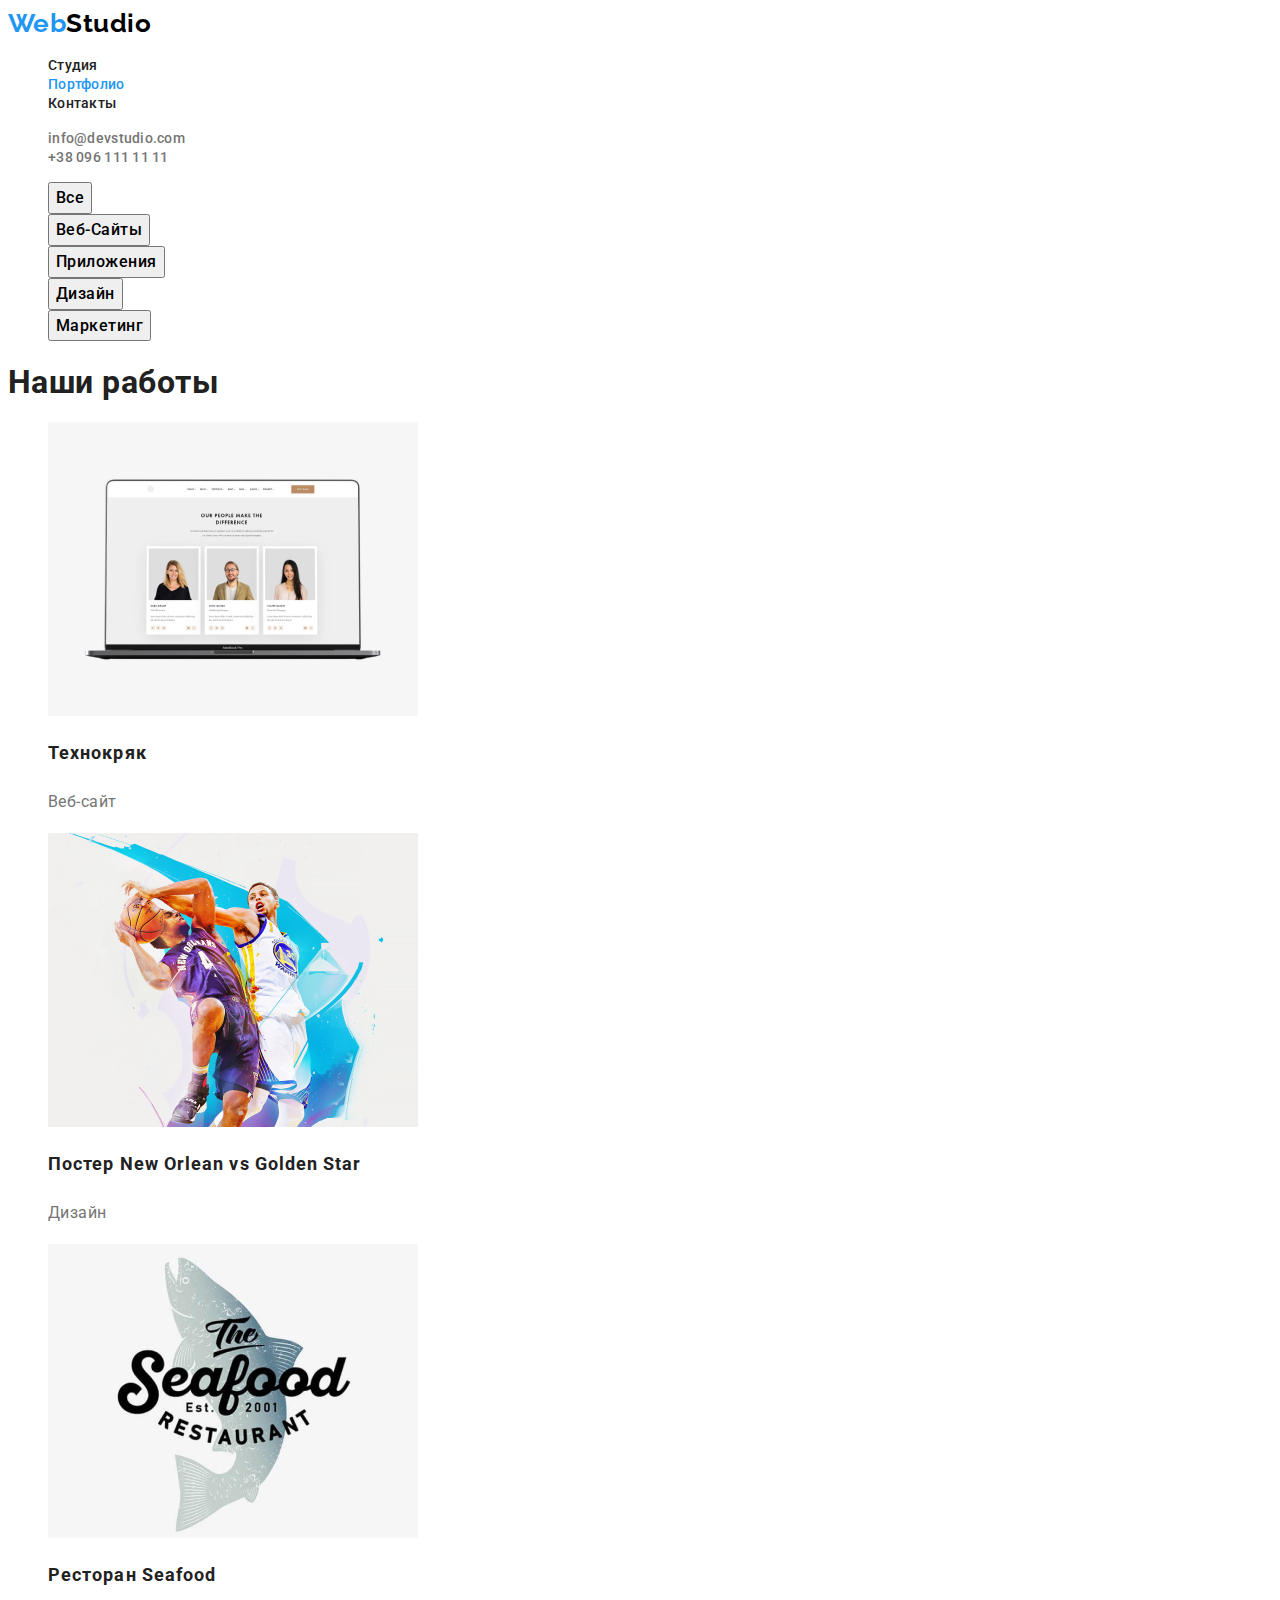
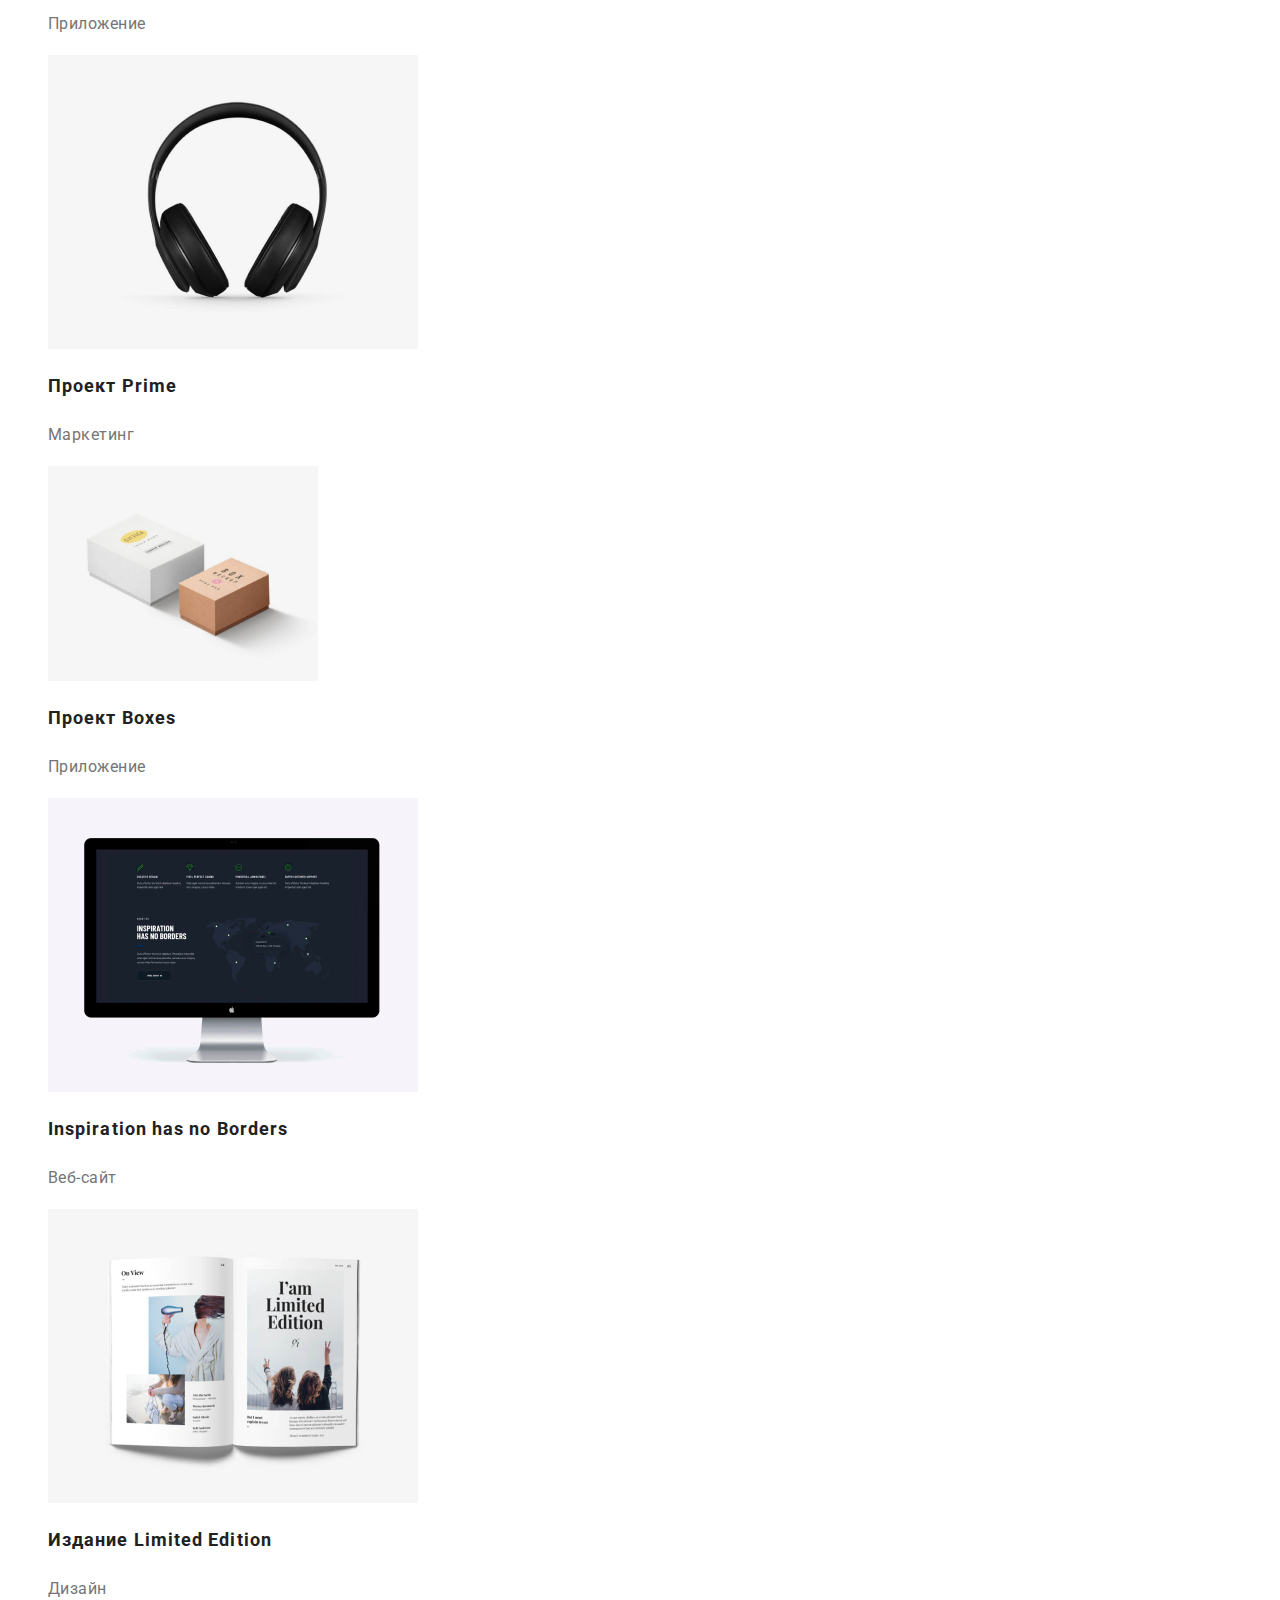
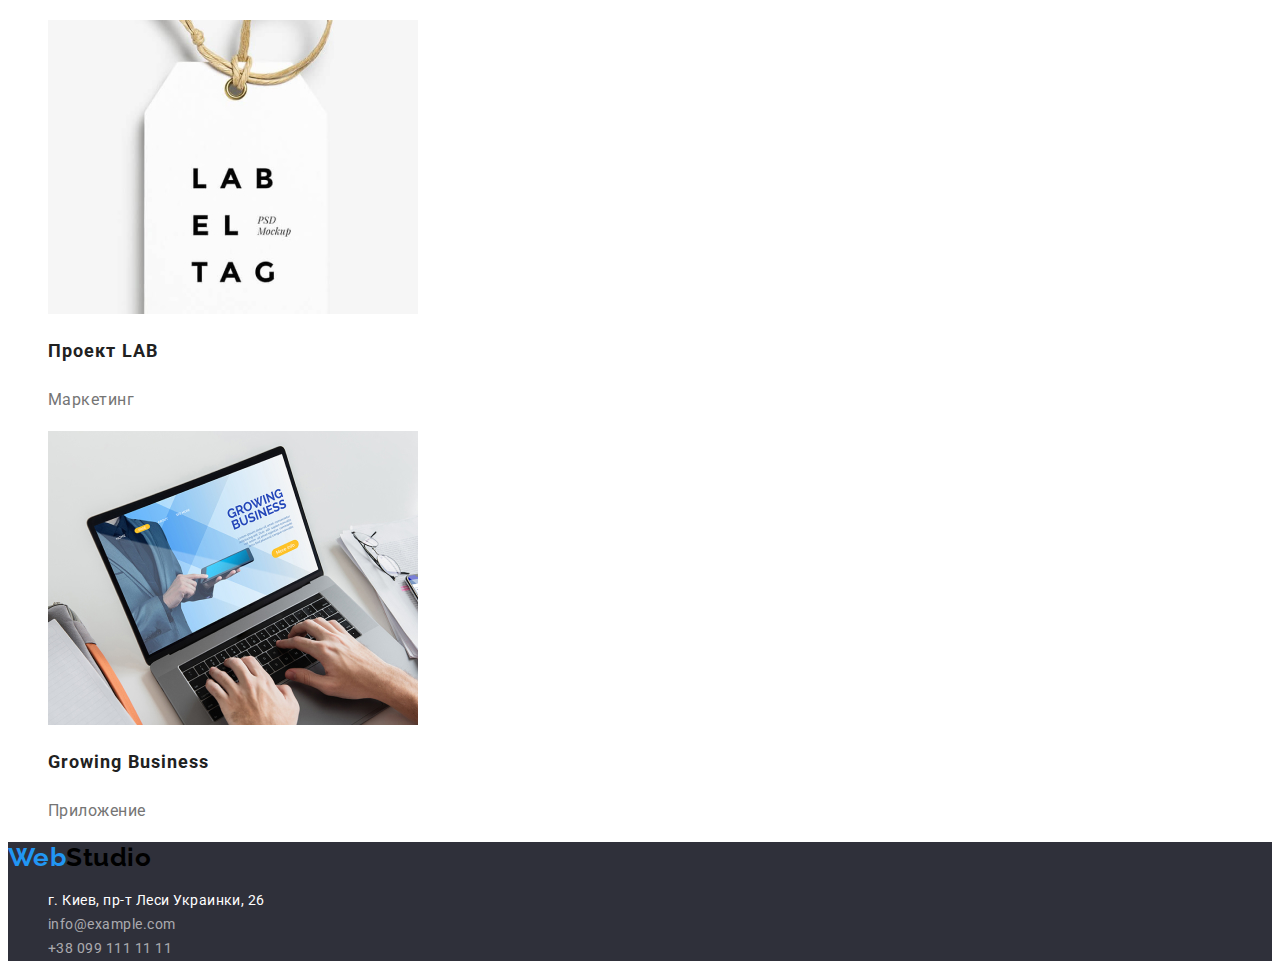
==== portfolio.html @ f1d6339e "add files" ====
<!DOCTYPE html>
<html lang="ru">
<head>
    <meta charset="UTF-8">
    <meta http-equiv="X-UA-Compatible" content="IE=edge">
    <meta name="viewport" content="width=device-width, initial-scale=1.0">
    <link rel="preconnect" href="https://fonts.googleapis.com">
    <link rel="preconnect" href="https://fonts.gstatic.com" crossorigin>
    <link href="https://fonts.googleapis.com/css2?family=Raleway:wght@700&family=Roboto:wght@400;500;700;900&display=swap"
        rel="stylesheet">
    <link rel="stylesheet" href="./css/styles.css">
    <title>Portfolio</title>
</head>
<body>
        <!-- HEADER-->
    <header>
        <nav>
            <a href="./" class="logo">
                <!-- <img src="./images/WebStudio.svg" alt="логотип"> -->
                Web<span class="logo-color">Studio</span>
            </a>
    
            <ul class="side-nav">
                <li><a class="link" href="./">Студия</a></li>
                <li><a class="link current" href="./portfolio.html">Портфолио</a></li>
                <li><a class="link" href="">Контакты</a></li>
            </ul>
            <ul class="login-nav">
                <li><a class="link mail" href="mailto:info@devstudio.com">info@devstudio.com</a></li>
                <li><a class="link mail" href="tel:+380961111111">+38 096 111 11 11</a></li>
            </ul>
        </nav>
    </header>

        <!-- Main sector -->
    
      <main>
          <section>
              <ul>
                  <li><button class="button-secondary" type="button">Все</button></li>
                  <li><button class="button-secondary" type="button">Веб-Сайты</button></li>
                  <li><button class="button-secondary" type="button">Приложения</button></li>
                  <li><button class="button-secondary" type="button">Дизайн</button></li>
                  <li><button class="button-secondary" type="button">Маркетинг</button></li>
                </ul>
          </section>

          <!-- img section -->

     <section class="image-section">
         <h1>Наши работы</h1>
         <ul>
             <li>
                 <img src="./images/img1.jpg" width="370" alt="веб-сайт">
                 <h2 class="image-title">Технокряк</h2>
                 <p class="image-subtitle">Веб-сайт</p>
             </li>

            <li>
                <img src="./images/img2.jpg" width="370" alt="постер с баскетболистами">
                <h2 class="image-title">Постер New Orlean vs Golden Star</h2>
                <p class="image-subtitle">Дизайн</p>
            </li>

            <li>
                <img src="./images/img3.jpg" width="370" alt="логотип рыбного ресторана">
                <h2 class="image-title">Ресторан Seafood</h2>
                <p class="image-subtitle">Приложение</p>
            </li>

            <li>
                <img src="./images/img4.jpg" width="370" alt="Наушники">
                <h2 class="image-title">Проект Prime</h2>
                <p class="image-subtitle">Маркетинг</p>
            </li>

            <li>
                <img src="./images/img5.jpg" width="270" alt="коробки">
                <h2 class="image-title">Проект Boxes</h2>
                <p class="image-subtitle">Приложение</p>
            </li>

            <li>
                <img src="./images/img6.jpg" width="370" alt="веб-сайт">
                <h2 class="image-title">Inspiration has no Borders</h2>
                <p class="image-subtitle">Веб-сайт</p>
            </li>

            <li>
                <img src="./images/img7.jpg" width="370" alt="журнал">
                <h2 class="image-title">Издание Limited Edition</h2>
                <p class="image-subtitle">Дизайн</p>
            </li>

            <li>
                <img src="./images/img8.jpg" width="370" alt="бирка">
                <h2 class="image-title">Проект LAB</h2>
                <p class="image-subtitle">Маркетинг</p>
            </li>

            <li>
                <img src="./images/img9.jpg" width="370" alt="ноутбук">
                <h2 class="image-title">Growing Business</h2>
                <p class="image-subtitle ">Приложение</p>
            </li>

          
           
         </ul>
     </section>

      </main>
    
        <!-- adress section-->
    
    <footer class="footer">
        <a class="footer-logo" href="/">
            Web<span class="footer-color">Studio</span>
            <!-- <img src="./images/WebStudio.svg" alt="logo"> -->
        </a>
        <address>
            <ul class="footer-title">
                <li>
                    <a class="link" href="https://goo.gl/maps/xrUxvXRaoUCYZm5W7" target="_blank" rel="noopener noreferrer">
                        г. Киев, пр-т Леси Украинки, 26</a>
                </li>
                <li>
                    <a class="link mail-footer" href="mailto:info@example.com">info@example.com</a>
                </li>
                <li>
                    <a class="link mail-footer" href="tel:+380991111111">+38 099 111 11 11</a>
                </li>
    
            </ul>
        </address>
    </footer>
    
    
    </body>
    
    </html>
---- css/styles.css ----
:root {
  --primary-text-color: #212121;
  --accent-color: #2196f3;
  --secondary-text-color: #757575;
  --banner-color: #2f303a;
}

::selection {
  color: #ffffff;
  background-color: #2196f3;
}

body {
  background-color: #ffffff;
  color: var(--primary-text-color);
  font-family: 'Roboto', sans-serif;
  letter-spacing: 0.03em;
}

ul {
  list-style: none;
}

/* .link {
  text-decoration: none;
  font-weight: 500;
  font-size: 14px;
  line-height: 1.14;
  letter-spacing: 0.02em;
} */

.logo {
color: var(--accent-color);

  text-decoration: none;
  font-family: 'Raleway';
  font-weight: 700;
  font-size: 26px;
  line-height: 1.19;
}

.logo-color {
  color:#000000;
  }


/* site nav */

.side-nav .link {
  color: var(--primary-text-color);
  text-decoration: none;
  font-size: 14px;
  font-weight: 500;
  line-height: 1.14;
  letter-spacing: 0.02em;
  }
  

.side-nav .link.current {
  color: var(--accent-color);
  
}

.side-nav .link:hover,
.link:focus {
  color: var(--accent-color);
} 

.login-nav .mail {
  color: var(--secondary-text-color);
  text-decoration: none;
  font-weight: 500;
  font-size: 14px;
  line-height: 1.14;
  letter-spacing: 0.02em;
  }

.login-nav .link:hover,
.login-nav .link:focus {
  color: var(--accent-color);
}

/*adv sect */
.hero {
  background-color: #2f303a;
}

.hero-title {
  color: #ffffff;
  font-weight: 900;
  font-size: 44px;
  line-height: 1.36;  
  text-align: center;
  letter-spacing: 0.06em;
  text-transform: uppercase;
  }

/* buttons */

  .button {
    background-color: var(--accent-color);
    color: #ffffff;

    font-weight: 700;
    font-size: 16px;
    line-height: 1.88;   
    text-align: center;
    letter-spacing: 0.06em
    }

.button-secondary {
  font-family: 'Roboto';
  font-style: normal;
  font-weight: 500;
  font-size: 16px;
  line-height: 1.62;
  text-align: center;
  letter-spacing: 0.03em;
}

.button:hover, :focus {
  cursor: pointer;
}

.button-secondary:hover {
  background-color:  var(--accent-color);
  color: #ffffff;
  cursor: pointer;

}

    


.advantages-title {
  color: var(--primary-text-color);
font-weight: 700;
font-size: 14px;
line-height: 1.14;
text-transform: uppercase;
}


.advantages-par {
  color: var(--secondary-text-color);
font-size: 14px;
line-height: 1.71;
}

/* team */

.section-title {
font-weight: 700;
font-size: 36px;
line-height: 1.16;
text-align: center;
}



.team-title {
  color: var(--primary-text-color);
  font-weight: 500;
  font-size: 16px;
  line-height: 1.18;
  text-align: center;
  
  
}

.team-par {
  color: var(--secondary-text-color);
  font-size: 16px;
  line-height: 1.18;
  text-align: center;
}

.footer {
  background-color: var(--banner-color);
}

.footer-logo {
  color: var(--accent-color);
  
  text-decoration: none;
  font-family: 'Raleway';
  font-weight: 700;
  font-size: 26px;
  line-height: 1.19;

}

.footer-color{
  color: #000000;
  
  text-decoration: none;
  font-family: 'Raleway';
  font-weight: 700;
  font-size: 26px;
  line-height: 1.19;
}


.footer-title .link:hover, .link:focus {
  color: var(--accent-color)
}

.footer-title .link {
  color: #ffffff;

  text-decoration: none;
  font-style: normal;
  font-size: 14px;
  line-height: 1.71;
}

.footer-title .mail-footer {
  color: rgba(255, 255, 255, 0.6);
}

/* portfolio css */
/* image section */

.image-title {
  color: var(--primary-text-color);

  font-weight: 700;
  font-size: 18px;
  line-height: 2;  
  letter-spacing: 0.06em;
}

.image-subtitle {
  color: var(--secondary-text-color);

  font-size: 16px;
  line-height: 1.88;
}
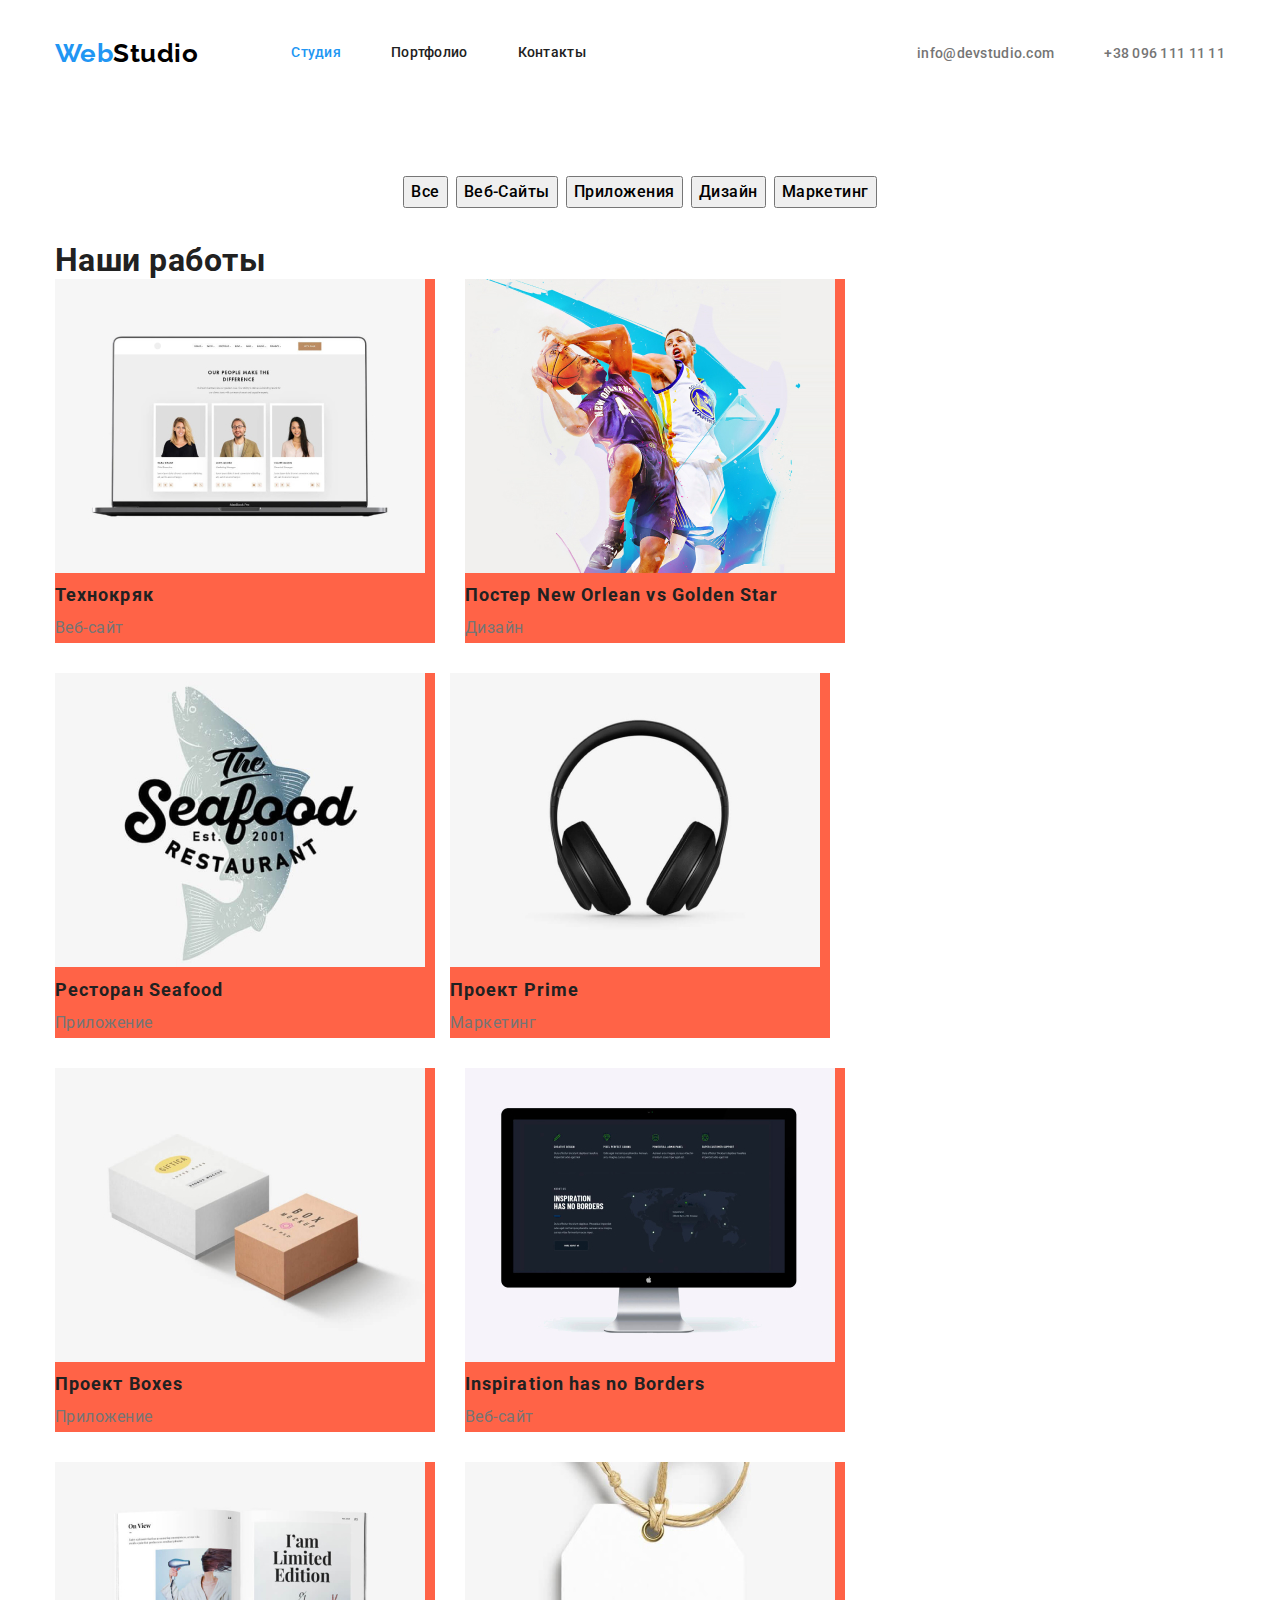
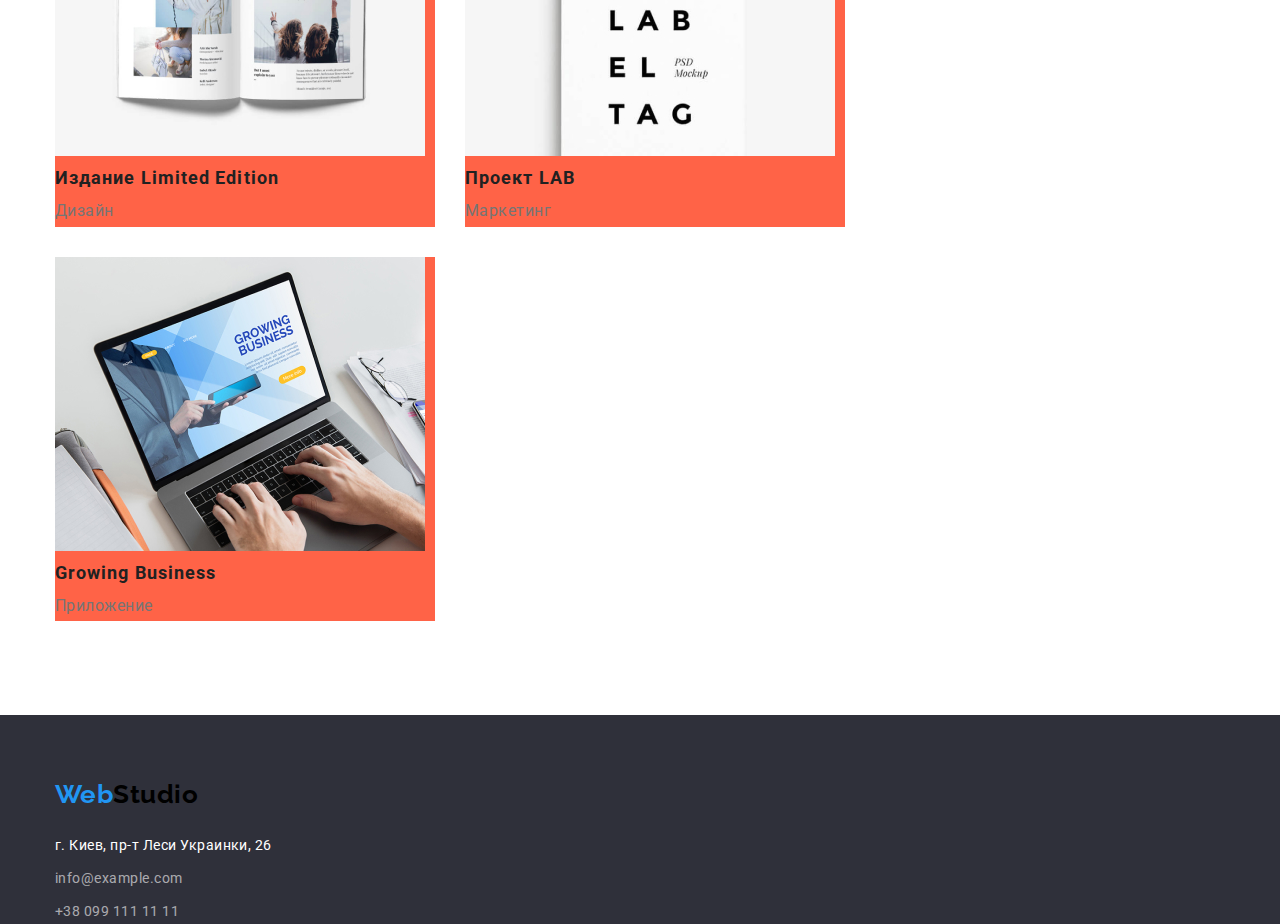
==== commit 9a6867e7: "update porfolio" ====
--- a/portfolio.html
+++ b/portfolio.html
@@ -8,132 +8,141 @@
     <link rel="preconnect" href="https://fonts.gstatic.com" crossorigin>
     <link href="https://fonts.googleapis.com/css2?family=Raleway:wght@700&family=Roboto:wght@400;500;700;900&display=swap"
         rel="stylesheet">
+    <link rel="stylesheet" href="https://cdnjs.cloudflare.com/ajax/libs/modern-normalize/1.0.0/modern-normalize.min.css">
     <link rel="stylesheet" href="./css/styles.css">
     <title>Portfolio</title>
 </head>
 <body>
         <!-- HEADER-->
-    <header>
-        <nav>
-            <a href="./" class="logo">
-                <!-- <img src="./images/WebStudio.svg" alt="логотип"> -->
-                Web<span class="logo-color">Studio</span>
-            </a>
-    
-            <ul class="side-nav">
-                <li><a class="link" href="./">Студия</a></li>
-                <li><a class="link current" href="./portfolio.html">Портфолио</a></li>
-                <li><a class="link" href="">Контакты</a></li>
-            </ul>
-            <ul class="login-nav">
-                <li><a class="link mail" href="mailto:info@devstudio.com">info@devstudio.com</a></li>
-                <li><a class="link mail" href="tel:+380961111111">+38 096 111 11 11</a></li>
-            </ul>
-        </nav>
-    </header>
+<header class="page-header">
+    <nav class="container main-nav">
+        <a href="./" class="logo">
+            <!-- <img src="./images/WebStudio.svg" alt="логотип"> -->
+            Web<span class="logo-color">Studio</span>
+        </a>
+
+        <ul class="side-nav">
+            <li class="item"><a class="link current" href="./">Студия</a></li>
+            <li class="item"><a class="link" href="./portfolio.html">Портфолио</a></li>
+            <li class="item"><a class="link" href="">Контакты</a></li>
+        </ul>
+        <ul class="login-nav">
+            <li class="item"><a class="link mail" href="mailto:info@devstudio.com">info@devstudio.com</a></li>
+            <li class="item"><a class="link mail" href="tel:+380961111111">+38 096 111 11 11</a></li>
+        </ul>
+    </nav>
+</header>
 
         <!-- Main sector -->
     
-      <main>
-          <section>
-              <ul>
-                  <li><button class="button-secondary" type="button">Все</button></li>
-                  <li><button class="button-secondary" type="button">Веб-Сайты</button></li>
-                  <li><button class="button-secondary" type="button">Приложения</button></li>
-                  <li><button class="button-secondary" type="button">Дизайн</button></li>
-                  <li><button class="button-secondary" type="button">Маркетинг</button></li>
+      <main class="section">
+
+      <div class="container">
+            <section class="nav">
+                <ul class="button-nav">
+                    <li class="item"><button class="button-secondary" type="button">Все</button></li>
+                    <li class="item"><button class="button-secondary" type="button">Веб-Сайты</button></li>
+                    <li class="item"><button class="button-secondary" type="button">Приложения</button></li>
+                    <li class="item"><button class="button-secondary" type="button">Дизайн</button></li>
+                    <li class="item"><button class="button-secondary" type="button">Маркетинг</button></li>
                 </ul>
-          </section>
+            </section>
+
 
           <!-- img section -->
 
-     <section class="image-section">
-         <h1>Наши работы</h1>
-         <ul>
-             <li>
-                 <img src="./images/img1.jpg" width="370" alt="веб-сайт">
-                 <h2 class="image-title">Технокряк</h2>
-                 <p class="image-subtitle">Веб-сайт</p>
-             </li>
 
-            <li>
-                <img src="./images/img2.jpg" width="370" alt="постер с баскетболистами">
-                <h2 class="image-title">Постер New Orlean vs Golden Star</h2>
-                <p class="image-subtitle">Дизайн</p>
-            </li>
+        <section class="image">
+            <h1>Наши работы</h1>
+            <ul class="image-list">
+                <li class="flex-item">
+                    <img src="./images/img1.jpg" width="370" alt="веб-сайт">
+                    <h2 class="image-title">Технокряк</h2>
+                    <p class="image-subtitle">Веб-сайт</p>
+                </li>
+        
+                <li class="flex-item">
+                    <img src="./images/img2.jpg" width="370" alt="постер с баскетболистами">
+                    <h2 class="image-title">Постер New Orlean vs Golden Star</h2>
+                    <p class="image-subtitle">Дизайн</p>
+                </li>
+        
+                <li class="flex-item">
+                    <img src="./images/img3.jpg" width="370" alt="логотип рыбного ресторана">
+                    <h2 class="image-title">Ресторан Seafood</h2>
+                    <p class="image-subtitle">Приложение</p>
+                </li>
+        
+                <li class="flex-item">
+                    <img src="./images/img4.jpg" width="370" alt="Наушники">
+                    <h2 class="image-title">Проект Prime</h2>
+                    <p class="image-subtitle">Маркетинг</p>
+                </li>
+        
+                <li class="flex-item">
+                    <img src="./images/img5.jpg" width="370" alt="коробки">
+                    <h2 class="image-title">Проект Boxes</h2>
+                    <p class="image-subtitle">Приложение</p>
+                </li>
+        
+                <li class="flex-item">
+                    <img src="./images/img6.jpg" width="370" alt="веб-сайт">
+                    <h2 class="image-title">Inspiration has no Borders</h2>
+                    <p class="image-subtitle">Веб-сайт</p>
+                </li>
+        
+                <li class="flex-item">
+                    <img src="./images/img7.jpg" width="370" alt="журнал">
+                    <h2 class="image-title">Издание Limited Edition</h2>
+                    <p class="image-subtitle">Дизайн</p>
+                </li>
+        
+                <li class="flex-item">
+                    <img src="./images/img8.jpg" width="370" alt="бирка">
+                    <h2 class="image-title">Проект LAB</h2>
+                    <p class="image-subtitle">Маркетинг</p>
+                </li>
+        
+                <li class="flex-item">
+                    <img src="./images/img9.jpg" width="370" alt="ноутбук">
+                    <h2 class="image-title">Growing Business</h2>
+                    <p class="image-subtitle ">Приложение</p>
+                </li>
+        
+                
+        
+            </ul>
+        </section>
 
-            <li>
-                <img src="./images/img3.jpg" width="370" alt="логотип рыбного ресторана">
-                <h2 class="image-title">Ресторан Seafood</h2>
-                <p class="image-subtitle">Приложение</p>
-            </li>
-
-            <li>
-                <img src="./images/img4.jpg" width="370" alt="Наушники">
-                <h2 class="image-title">Проект Prime</h2>
-                <p class="image-subtitle">Маркетинг</p>
-            </li>
-
-            <li>
-                <img src="./images/img5.jpg" width="270" alt="коробки">
-                <h2 class="image-title">Проект Boxes</h2>
-                <p class="image-subtitle">Приложение</p>
-            </li>
-
-            <li>
-                <img src="./images/img6.jpg" width="370" alt="веб-сайт">
-                <h2 class="image-title">Inspiration has no Borders</h2>
-                <p class="image-subtitle">Веб-сайт</p>
-            </li>
-
-            <li>
-                <img src="./images/img7.jpg" width="370" alt="журнал">
-                <h2 class="image-title">Издание Limited Edition</h2>
-                <p class="image-subtitle">Дизайн</p>
-            </li>
-
-            <li>
-                <img src="./images/img8.jpg" width="370" alt="бирка">
-                <h2 class="image-title">Проект LAB</h2>
-                <p class="image-subtitle">Маркетинг</p>
-            </li>
-
-            <li>
-                <img src="./images/img9.jpg" width="370" alt="ноутбук">
-                <h2 class="image-title">Growing Business</h2>
-                <p class="image-subtitle ">Приложение</p>
-            </li>
-
-          
-           
-         </ul>
-     </section>
-
+</div>
       </main>
     
         <!-- adress section-->
     
-    <footer class="footer">
-        <a class="footer-logo" href="/">
-            Web<span class="footer-color">Studio</span>
-            <!-- <img src="./images/WebStudio.svg" alt="logo"> -->
-        </a>
-        <address>
-            <ul class="footer-title">
-                <li>
-                    <a class="link" href="https://goo.gl/maps/xrUxvXRaoUCYZm5W7" target="_blank" rel="noopener noreferrer">
-                        г. Киев, пр-т Леси Украинки, 26</a>
-                </li>
-                <li>
-                    <a class="link mail-footer" href="mailto:info@example.com">info@example.com</a>
-                </li>
-                <li>
-                    <a class="link mail-footer" href="tel:+380991111111">+38 099 111 11 11</a>
-                </li>
-    
-            </ul>
-        </address>
-    </footer>
+    <div class="footer">
+        <footer class="footer container">
+            <a class="footer-logo" href="/">
+                Web<span class="footer-color">Studio</span>
+                <!-- <img src="./images/WebStudio.svg" alt="logo"> -->
+            </a>
+            <address>
+                <ul class="footer-title">
+                    <li class="item">
+                        <a class="link" href="https://goo.gl/maps/xrUxvXRaoUCYZm5W7" target="_blank"
+                            rel="noopener noreferrer">
+                            г. Киев, пр-т Леси Украинки, 26</a>
+                    </li>
+                    <li class="item">
+                        <a class="link mail-footer" href="mailto:info@example.com">info@example.com</a>
+                    </li>
+                    <li class="item">
+                        <a class="link mail-footer" href="tel:+380991111111">+38 099 111 11 11</a>
+                    </li>
+
+                </ul>
+            </address>
+        </footer>
+    </div>
     
     
     </body>
--- a/css/styles.css
+++ b/css/styles.css
@@ -19,61 +19,113 @@
 
 ul {
   list-style: none;
-}
-
-/* .link {
+  padding: 0;
+  margin: 0;
+}
+
+h1,
+h2,
+h3,
+h4,
+h5,
+h6,
+p {
+  margin: 0;
+}
+
+
+.container {
+  width: 1200px;
+  margin-left: 0;
+  margin-right: 0;
+  margin: auto;
+  padding-right: 15px;
+  padding-left: 15px;
+  
+}
+
+.section {
+  padding-bottom: 94px;
+ padding-top: 94px;
+}
+
+/* logo */
+
+.logo {
+  color: var(--accent-color);
+
+  text-decoration: none;
+  font-family: 'Raleway';
+  font-weight: 700;
+  font-size: 26px;
+  line-height: 1.19;
+}
+
+.logo-color {
+  color: #000000;
+}
+
+/* site nav */
+
+.main-nav {
+  display: flex;
+  margin-top: 24px;
+  align-items: center;
+}
+
+.side-nav {
+  display: flex;
+  margin-left: 93px;
+}
+
+.side-nav .item + .item {
+  margin-left: 50px;
+}
+ 
+.side-nav .link {
+  display: block;
+  padding-top: 21px;
+  padding-bottom: 21px;
+
+
+  color: var(--primary-text-color);
+  text-decoration: none;
+  font-size: 14px;
+  font-weight: 500;
+  line-height: 1.14;
+  letter-spacing: 0.02em;
+}
+
+
+.side-nav .link.current {
+  color: var(--accent-color);
+}
+
+.side-nav .link:hover,
+.link:focus {
+  color: var(--accent-color);
+}
+
+
+/* login-nav */
+
+.login-nav {
+  display: flex;
+  margin-left: auto;
+}
+
+.login-nav .item + .item {
+  margin-left: 50px;
+}
+
+.login-nav .mail {
+  color: var(--secondary-text-color);
   text-decoration: none;
   font-weight: 500;
   font-size: 14px;
   line-height: 1.14;
   letter-spacing: 0.02em;
-} */
-
-.logo {
-color: var(--accent-color);
-
-  text-decoration: none;
-  font-family: 'Raleway';
-  font-weight: 700;
-  font-size: 26px;
-  line-height: 1.19;
-}
-
-.logo-color {
-  color:#000000;
-  }
-
-
-/* site nav */
-
-.side-nav .link {
-  color: var(--primary-text-color);
-  text-decoration: none;
-  font-size: 14px;
-  font-weight: 500;
-  line-height: 1.14;
-  letter-spacing: 0.02em;
-  }
-  
-
-.side-nav .link.current {
-  color: var(--accent-color);
-  
-}
-
-.side-nav .link:hover,
-.link:focus {
-  color: var(--accent-color);
-} 
-
-.login-nav .mail {
-  color: var(--secondary-text-color);
-  text-decoration: none;
-  font-weight: 500;
-  font-size: 14px;
-  line-height: 1.14;
-  letter-spacing: 0.02em;
-  }
+}
 
 .login-nav .link:hover,
 .login-nav .link:focus {
@@ -81,32 +133,43 @@
 }
 
 /*adv sect */
+
 .hero {
   background-color: #2f303a;
+  text-align:center;
+  margin-top:25px;
 }
 
 .hero-title {
   color: #ffffff;
   font-weight: 900;
   font-size: 44px;
-  line-height: 1.36;  
+  line-height: 1.36;
   text-align: center;
   letter-spacing: 0.06em;
   text-transform: uppercase;
-  }
+}
 
 /* buttons */
 
-  .button {
-    background-color: var(--accent-color);
-    color: #ffffff;
-
-    font-weight: 700;
-    font-size: 16px;
-    line-height: 1.88;   
-    text-align: center;
-    letter-spacing: 0.06em
-    }
+.button {
+  background-color: var(--accent-color);
+  color: #ffffff;
+  box-shadow: 0px 4px 4px rgba(0, 0, 0, 0.15);
+  border-radius: 4px;
+
+  min-width: 200px;
+  padding: 10px 32px 10px 32px;
+  vertical-align: middle;
+  text-align: center;
+  margin: 0 auto;
+  margin-top: 30px;
+
+  font-weight: 700;
+  font-size: 16px;
+  line-height: 1.88;
+  letter-spacing: 0.06em
+}
 
 .button-secondary {
   font-family: 'Roboto';
@@ -118,54 +181,103 @@
   letter-spacing: 0.03em;
 }
 
-.button:hover, :focus {
+.button:hover,
+:focus {
   cursor: pointer;
 }
 
 .button-secondary:hover {
-  background-color:  var(--accent-color);
+  background-color: var(--accent-color);
   color: #ffffff;
   cursor: pointer;
-
-}
-
-    
-
+}
+
+
+/* advantages */
+
+.advantages { 
+  margin-top: 94px;
+}
+
+.advatages-list {
+  display: flex;
+  margin: -15px;
+}
+
+.advatages-list .item {
+  width: calc((100% - 3 * 30px) / 4);
+  margin: 15px;
+  background-color: tomato;
+}
 
 .advantages-title {
   color: var(--primary-text-color);
-font-weight: 700;
-font-size: 14px;
-line-height: 1.14;
-text-transform: uppercase;
-}
-
+  font-weight: 700;
+  font-size: 14px;
+  line-height: 1.14;
+  text-transform: uppercase;
+}
 
 .advantages-par {
   color: var(--secondary-text-color);
-font-size: 14px;
-line-height: 1.71;
-}
+  font-size: 14px;
+  line-height: 1.71;
+  margin-top: 10px;
+}
+
+/* what we do section */
+
+.do {
+  background-color: aqua;
+}
+
+.section-list {
+  display: flex;
+  margin: -15px;
+}
+
+
+.section-list .item {
+  width: calc((100% - 2 * 30px) / 3);
+  margin: 15px;
+  margin-top: 50px;
+}
+
 
 /* team */
 
+.container .team {
+  background-color: red;
+}
+
+.team-list {
+  display: flex;
+  align-items: center;
+  margin: -15px;
+}
+
+.team-list .item {
+    width: calc((100% - 3 * 30px) / 4);
+    margin: 15px;
+    margin-top: 50px;
+}
+
+
 .section-title {
-font-weight: 700;
-font-size: 36px;
-line-height: 1.16;
-text-align: center;
-}
-
-
+  font-weight: 700;
+  font-size: 36px;
+  line-height: 1.16;
+  text-align: center; 
+}
 
 .team-title {
   color: var(--primary-text-color);
+
   font-weight: 500;
   font-size: 16px;
   line-height: 1.18;
   text-align: center;
-  
-  
+  margin-bottom: 10px;
 }
 
 .team-par {
@@ -175,34 +287,40 @@
   text-align: center;
 }
 
+/* footer */
+
 .footer {
   background-color: var(--banner-color);
 }
 
 .footer-logo {
-  color: var(--accent-color);
-  
+display: inline-block;
+  margin-top: 60px;
+  color: var(--accent-color);
+
+  text-decoration: none;
+  font-family: 'Raleway';
+  font-weight: 700;
+  font-size: 26px;
+  line-height: 1.49;
+ 
+}
+
+.footer-color{
+  color: #000000;
+  width: 1600px;
+
   text-decoration: none;
   font-family: 'Raleway';
   font-weight: 700;
   font-size: 26px;
   line-height: 1.19;
-
-}
-
-.footer-color{
-  color: #000000;
-  
-  text-decoration: none;
-  font-family: 'Raleway';
-  font-weight: 700;
-  font-size: 26px;
-  line-height: 1.19;
-}
-
-
-.footer-title .link:hover, .link:focus {
-  color: var(--accent-color)
+}
+
+
+.footer-title .link:hover,
+.footer-title .link:focus {
+  color: var(--accent-color);
 }
 
 .footer-title .link {
@@ -214,19 +332,49 @@
   line-height: 1.71;
 }
 
+
+.footer-title {
+  margin-top: 20px;
+}
+
+.footer-title .item:not(:nth-child(1)) {
+  margin-top: 9px;
+}
+
+
 .footer-title .mail-footer {
   color: rgba(255, 255, 255, 0.6);
 }
 
 /* portfolio css */
+
+/* button-nav */
+
+
+.button-nav {
+  display: flex;
+  justify-content: center;
+}
+
+.button-nav .item + .item {
+  margin-left: 8px;
+}
+
 /* image section */
+
+
+.image {
+  margin-top: 34px;
+}
+
+
 
 .image-title {
   color: var(--primary-text-color);
 
   font-weight: 700;
   font-size: 18px;
-  line-height: 2;  
+  line-height: 2;
   letter-spacing: 0.06em;
 }
 
@@ -235,4 +383,29 @@
 
   font-size: 16px;
   line-height: 1.88;
-}+}
+
+.image-list {
+  display: flex;
+  flex-wrap: wrap;
+  margin: -15px;
+  }
+
+
+.image-list .flex-item {
+  width: calc((100% - 2 * 30px) / 3);
+background-color: tomato;
+margin: 15px;
+}
+
+
+.image-list:nth-child(3n) {
+  margin-right: 0;
+}
+
+.flex-item:nth-child(3n) {
+  margin-right: 0;
+}
+
+
+
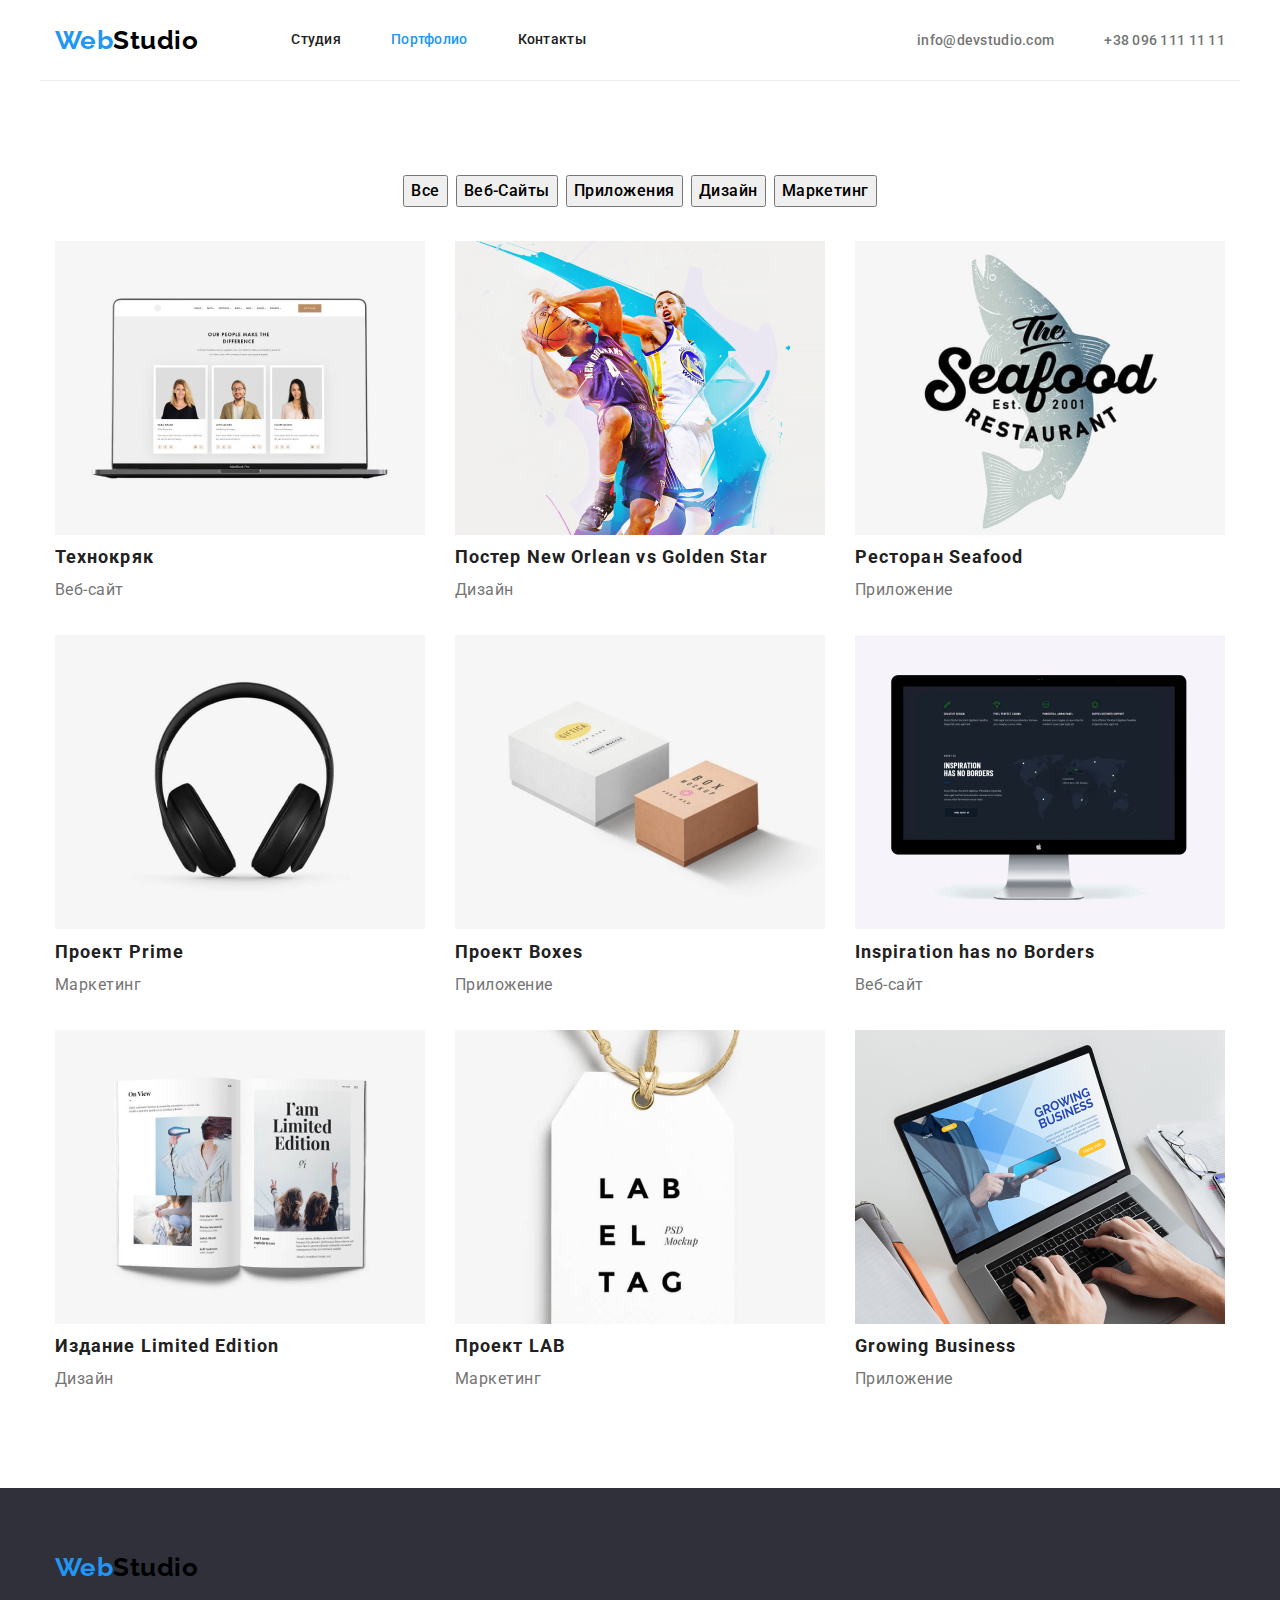
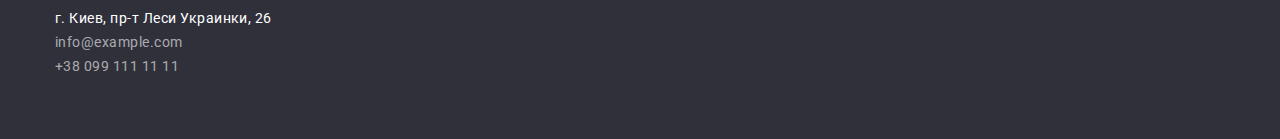
==== commit 8ed1c719: "update index" ====
--- a/portfolio.html
+++ b/portfolio.html
@@ -22,8 +22,8 @@
         </a>
 
         <ul class="side-nav">
-            <li class="item"><a class="link current" href="./">Студия</a></li>
-            <li class="item"><a class="link" href="./portfolio.html">Портфолио</a></li>
+            <li class="item"><a class="link" href="./">Студия</a></li>
+            <li class="item"><a class="link current" href="./portfolio.html">Портфолио</a></li>
             <li class="item"><a class="link" href="">Контакты</a></li>
         </ul>
         <ul class="login-nav">
@@ -53,7 +53,7 @@
 
 
         <section class="image">
-            <h1>Наши работы</h1>
+            <h1 hidden>Наши работы</h1>
             <ul class="image-list">
                 <li class="flex-item">
                     <img src="./images/img1.jpg" width="370" alt="веб-сайт">
@@ -108,9 +108,6 @@
                     <h2 class="image-title">Growing Business</h2>
                     <p class="image-subtitle ">Приложение</p>
                 </li>
-        
-                
-        
             </ul>
         </section>
 
--- a/css/styles.css
+++ b/css/styles.css
@@ -3,6 +3,7 @@
   --accent-color: #2196f3;
   --secondary-text-color: #757575;
   --banner-color: #2f303a;
+  --secondary-banner-color:#F5F4FA;
 }
 
 ::selection {
@@ -46,7 +47,7 @@
 
 .section {
   padding-bottom: 94px;
- padding-top: 94px;
+  padding-top: 94px;
 }
 
 /* logo */
@@ -68,9 +69,10 @@
 /* site nav */
 
 .main-nav {
-  display: flex;
-  margin-top: 24px;
-  align-items: center;
+    display: flex;
+    align-items: center;
+    border-bottom: 1px solid #ECECEC;
+
 }
 
 .side-nav {
@@ -83,9 +85,9 @@
 }
  
 .side-nav .link {
-  display: block;
-  padding-top: 21px;
-  padding-bottom: 21px;
+  display: inline-block;
+  padding-top: 32px;
+  padding-bottom:32px;
 
 
   color: var(--primary-text-color);
@@ -106,7 +108,6 @@
   color: var(--accent-color);
 }
 
-
 /* login-nav */
 
 .login-nav {
@@ -132,12 +133,19 @@
   color: var(--accent-color);
 }
 
-/*adv sect */
-
-.hero {
-  background-color: #2f303a;
-  text-align:center;
-  margin-top:25px;
+/* HERO */
+
+.background {
+  background-color:var(--banner-color);
+}
+
+
+.hero .container {
+     text-align: center;
+      padding-top: 200px;
+      padding-bottom: 200px;
+      margin-top: 0px;
+      margin-bottom: 0px;
 }
 
 .hero-title {
@@ -195,9 +203,6 @@
 
 /* advantages */
 
-.advantages { 
-  margin-top: 94px;
-}
 
 .advatages-list {
   display: flex;
@@ -207,7 +212,7 @@
 .advatages-list .item {
   width: calc((100% - 3 * 30px) / 4);
   margin: 15px;
-  background-color: tomato;
+  /* background-color: tomato; */
 }
 
 .advantages-title {
@@ -228,14 +233,13 @@
 /* what we do section */
 
 .do {
-  background-color: aqua;
+  padding-top: 0;
 }
 
 .section-list {
   display: flex;
   margin: -15px;
 }
-
 
 .section-list .item {
   width: calc((100% - 2 * 30px) / 3);
@@ -246,8 +250,14 @@
 
 /* team */
 
-.container .team {
-  background-color: red;
+.team {
+  background-color: var(--secondary-banner-color)
+}
+
+.team .team-item{
+  background-color: #ffffff;
+  box-shadow: 0px 1px 3px rgba(0, 0, 0, 0.12), 0px 1px 1px rgba(0, 0, 0, 0.14), 0px 2px 1px rgba(0, 0, 0, 0.2);
+  border-radius: 0px 0px 4px 4px;
 }
 
 .team-list {
@@ -256,10 +266,9 @@
   margin: -15px;
 }
 
-.team-list .item {
-    width: calc((100% - 3 * 30px) / 4);
+.team-list .team-item {
+    width: 270px;
     margin: 15px;
-    margin-top: 50px;
 }
 
 
@@ -277,6 +286,7 @@
   font-size: 16px;
   line-height: 1.18;
   text-align: center;
+  margin-top: 30px;
   margin-bottom: 10px;
 }
 
@@ -284,8 +294,11 @@
   color: var(--secondary-text-color);
   font-size: 16px;
   line-height: 1.18;
-  text-align: center;
-}
+  text-align: center; 
+  margin-bottom: 30px;
+}
+
+
 
 /* footer */
 
@@ -293,9 +306,18 @@
   background-color: var(--banner-color);
 }
 
+.footer .container {
+  padding-top: 60px;
+  padding-bottom: 60px;
+}
+
+/* .footer-list {
+  margin-bottom: 9px;
+} */
+
+
 .footer-logo {
-display: inline-block;
-  margin-top: 60px;
+  display: inline-block;  
   color: var(--accent-color);
 
   text-decoration: none;
@@ -303,12 +325,10 @@
   font-weight: 700;
   font-size: 26px;
   line-height: 1.49;
- 
 }
 
 .footer-color{
   color: #000000;
-  width: 1600px;
 
   text-decoration: none;
   font-family: 'Raleway';
@@ -337,7 +357,7 @@
   margin-top: 20px;
 }
 
-.footer-title .item:not(:nth-child(1)) {
+.footer-title .footer-list + .footer-list {
   margin-top: 9px;
 }
 
@@ -393,8 +413,8 @@
 
 
 .image-list .flex-item {
-  width: calc((100% - 2 * 30px) / 3);
-background-color: tomato;
+width: 370px;
+/* background-color: tomato; */
 margin: 15px;
 }
 
@@ -406,6 +426,3 @@
 .flex-item:nth-child(3n) {
   margin-right: 0;
 }
-
-
-
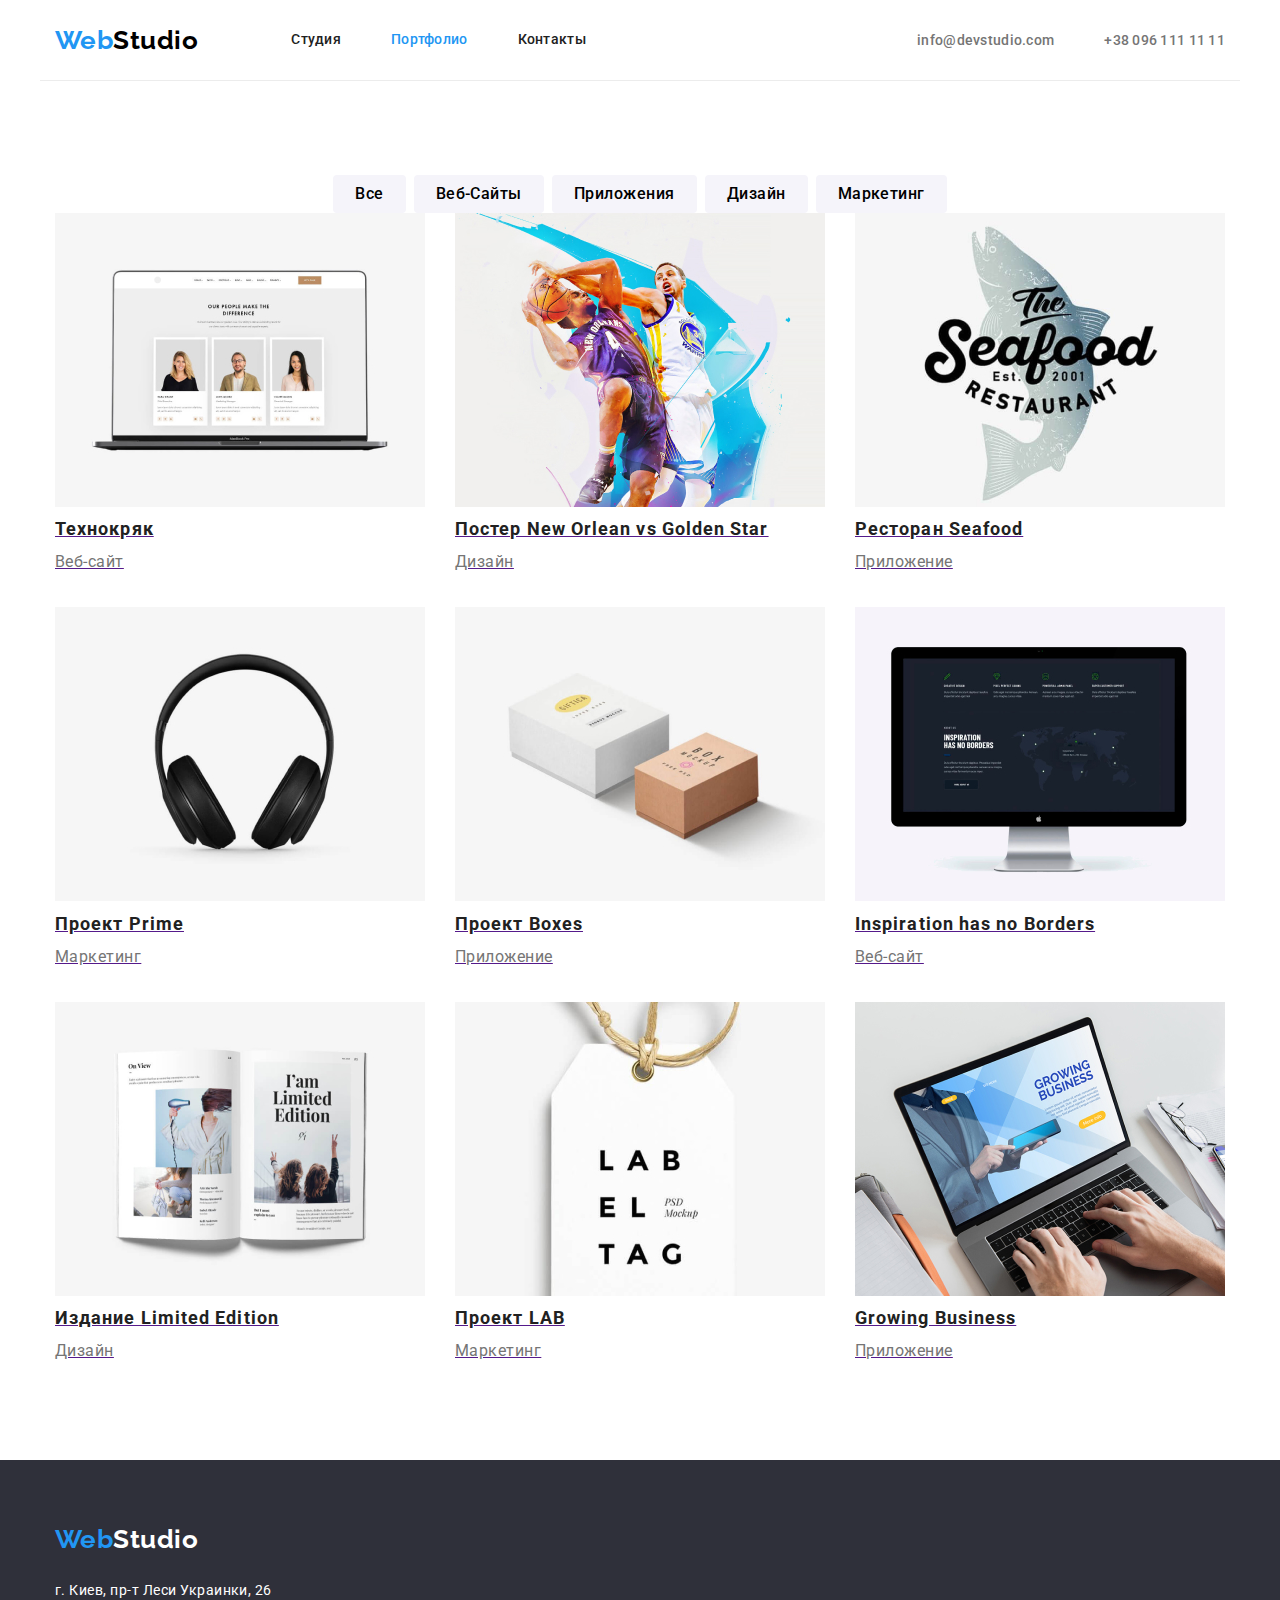
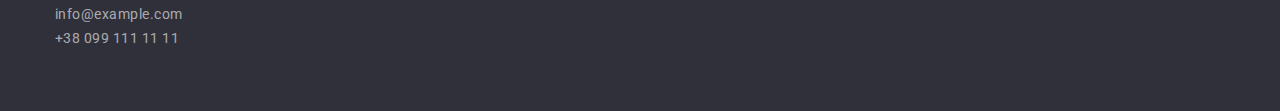
==== commit ba2d5051: "update portrolio" ====
--- a/portfolio.html
+++ b/portfolio.html
@@ -1,147 +1,209 @@
 <!DOCTYPE html>
 <html lang="ru">
-<head>
-    <meta charset="UTF-8">
-    <meta http-equiv="X-UA-Compatible" content="IE=edge">
-    <meta name="viewport" content="width=device-width, initial-scale=1.0">
-    <link rel="preconnect" href="https://fonts.googleapis.com">
-    <link rel="preconnect" href="https://fonts.gstatic.com" crossorigin>
-    <link href="https://fonts.googleapis.com/css2?family=Raleway:wght@700&family=Roboto:wght@400;500;700;900&display=swap"
-        rel="stylesheet">
-    <link rel="stylesheet" href="https://cdnjs.cloudflare.com/ajax/libs/modern-normalize/1.0.0/modern-normalize.min.css">
-    <link rel="stylesheet" href="./css/styles.css">
+  <head>
+    <meta charset="UTF-8" />
+    <meta http-equiv="X-UA-Compatible" content="IE=edge" />
+    <meta name="viewport" content="width=device-width, initial-scale=1.0" />
+    <link rel="preconnect" href="https://fonts.googleapis.com" />
+    <link rel="preconnect" href="https://fonts.gstatic.com" crossorigin />
+    <link
+      href="https://fonts.googleapis.com/css2?family=Raleway:wght@700&family=Roboto:wght@400;500;700;900&display=swap"
+      rel="stylesheet"
+    />
+    <link
+      rel="stylesheet"
+      href="https://cdnjs.cloudflare.com/ajax/libs/modern-normalize/1.0.0/modern-normalize.min.css"
+    />
+    <link rel="stylesheet" href="./css/styles.css" />
     <title>Portfolio</title>
-</head>
-<body>
-        <!-- HEADER-->
-<header class="page-header">
-    <nav class="container main-nav">
+  </head>
+  <body>
+    <!-- HEADER-->
+    <header class="page-header">
+      <nav class="container main-nav">
         <a href="./" class="logo">
-            <!-- <img src="./images/WebStudio.svg" alt="логотип"> -->
-            Web<span class="logo-color">Studio</span>
+          <!-- <img src="./images/WebStudio.svg" alt="логотип"> -->
+          Web<span class="logo-color">Studio</span>
         </a>
 
         <ul class="side-nav">
-            <li class="item"><a class="link" href="./">Студия</a></li>
-            <li class="item"><a class="link current" href="./portfolio.html">Портфолио</a></li>
-            <li class="item"><a class="link" href="">Контакты</a></li>
+          <li class="item"><a class="link" href="./">Студия</a></li>
+          <li class="item">
+            <a class="link current" href="./portfolio.html">Портфолио</a>
+          </li>
+          <li class="item"><a class="link" href="">Контакты</a></li>
         </ul>
         <ul class="login-nav">
-            <li class="item"><a class="link mail" href="mailto:info@devstudio.com">info@devstudio.com</a></li>
-            <li class="item"><a class="link mail" href="tel:+380961111111">+38 096 111 11 11</a></li>
+          <li class="item">
+            <a class="link mail" href="mailto:info@devstudio.com"
+              >info@devstudio.com</a
+            >
+          </li>
+          <li class="item">
+            <a class="link mail" href="tel:+380961111111">+38 096 111 11 11</a>
+          </li>
         </ul>
-    </nav>
-</header>
-
-        <!-- Main sector -->
-    
-      <main class="section">
-
+      </nav>
+    </header>
+
+    <!-- Main sector -->
+
+    <main class="section">
       <div class="container">
-            <section class="nav">
-                <ul class="button-nav">
-                    <li class="item"><button class="button-secondary" type="button">Все</button></li>
-                    <li class="item"><button class="button-secondary" type="button">Веб-Сайты</button></li>
-                    <li class="item"><button class="button-secondary" type="button">Приложения</button></li>
-                    <li class="item"><button class="button-secondary" type="button">Дизайн</button></li>
-                    <li class="item"><button class="button-secondary" type="button">Маркетинг</button></li>
-                </ul>
-            </section>
-
-
-          <!-- img section -->
-
-
-        <section class="image">
-            <h1 hidden>Наши работы</h1>
-            <ul class="image-list">
-                <li class="flex-item">
-                    <img src="./images/img1.jpg" width="370" alt="веб-сайт">
-                    <h2 class="image-title">Технокряк</h2>
-                    <p class="image-subtitle">Веб-сайт</p>
-                </li>
-        
-                <li class="flex-item">
-                    <img src="./images/img2.jpg" width="370" alt="постер с баскетболистами">
-                    <h2 class="image-title">Постер New Orlean vs Golden Star</h2>
-                    <p class="image-subtitle">Дизайн</p>
-                </li>
-        
-                <li class="flex-item">
-                    <img src="./images/img3.jpg" width="370" alt="логотип рыбного ресторана">
-                    <h2 class="image-title">Ресторан Seafood</h2>
-                    <p class="image-subtitle">Приложение</p>
-                </li>
-        
-                <li class="flex-item">
-                    <img src="./images/img4.jpg" width="370" alt="Наушники">
-                    <h2 class="image-title">Проект Prime</h2>
-                    <p class="image-subtitle">Маркетинг</p>
-                </li>
-        
-                <li class="flex-item">
-                    <img src="./images/img5.jpg" width="370" alt="коробки">
-                    <h2 class="image-title">Проект Boxes</h2>
-                    <p class="image-subtitle">Приложение</p>
-                </li>
-        
-                <li class="flex-item">
-                    <img src="./images/img6.jpg" width="370" alt="веб-сайт">
-                    <h2 class="image-title">Inspiration has no Borders</h2>
-                    <p class="image-subtitle">Веб-сайт</p>
-                </li>
-        
-                <li class="flex-item">
-                    <img src="./images/img7.jpg" width="370" alt="журнал">
-                    <h2 class="image-title">Издание Limited Edition</h2>
-                    <p class="image-subtitle">Дизайн</p>
-                </li>
-        
-                <li class="flex-item">
-                    <img src="./images/img8.jpg" width="370" alt="бирка">
-                    <h2 class="image-title">Проект LAB</h2>
-                    <p class="image-subtitle">Маркетинг</p>
-                </li>
-        
-                <li class="flex-item">
-                    <img src="./images/img9.jpg" width="370" alt="ноутбук">
-                    <h2 class="image-title">Growing Business</h2>
-                    <p class="image-subtitle ">Приложение</p>
-                </li>
-            </ul>
+        <section class="nav">
+          <ul class="button-nav">
+            <li class="item">
+              <button class="button-secondary" type="button">Все</button>
+            </li>
+            <li class="item">
+              <button class="button-secondary" type="button">Веб-Сайты</button>
+            </li>
+            <li class="item">
+              <button class="button-secondary" type="button">Приложения</button>
+            </li>
+            <li class="item">
+              <button class="button-secondary" type="button">Дизайн</button>
+            </li>
+            <li class="item">
+              <button class="button-secondary" type="button">Маркетинг</button>
+            </li>
+          </ul>
+
+          <h1 hidden>Наши работы</h1>
+          <ul class="image-list">
+            <li class="flex-item">
+              <a href="" class="link">
+                <img src="./images/img1.jpg" width="370" alt="веб-сайт" />
+                <div class="card">
+                  <h2 class="image-title">Технокряк</h2>
+                  <p class="image-subtitle">Веб-сайт</p>
+                </div>
+              </a>
+            </li>
+
+            <li class="flex-item">
+              <a href="" class="link">
+                <img
+                  src="./images/img2.jpg"
+                  width="370"
+                  alt="постер с баскетболистами"
+                />
+                <div class="card">
+                  <h2 class="image-title">Постер New Orlean vs Golden Star</h2>
+                  <p class="image-subtitle">Дизайн</p>
+                </div>
+              </a>
+            </li>
+
+            <li class="flex-item">
+              <a href="" class="link">
+                <img
+                  src="./images/img3.jpg"
+                  width="370"
+                  alt="логотип рыбного ресторана"
+                />
+                <div class="card">
+                  <h2 class="image-title">Ресторан Seafood</h2>
+                  <p class="image-subtitle">Приложение</p>
+                </div>
+              </a>
+            </li>
+
+            <li class="flex-item">
+              <a href="" class link>
+                <img src="./images/img4.jpg" width="370" alt="Наушники" />
+                <div class="card">
+                  <h2 class="image-title">Проект Prime</h2>
+                  <p class="image-subtitle">Маркетинг</p>
+                </div>
+              </a>
+            </li>
+
+            <li class="flex-item">
+              <a href="" class="link">
+                <img src="./images/img5.jpg" width="370" alt="коробки" />
+                <h2 class="image-title">Проект Boxes</h2>
+                <p class="image-subtitle">Приложение</p>
+              </a>
+            </li>
+
+            <li class="flex-item">
+              <a href="" class="link">
+                <img src="./images/img6.jpg" width="370" alt="веб-сайт" />
+                <div class="card">
+                  <h2 class="image-title">Inspiration has no Borders</h2>
+                  <p class="image-subtitle">Веб-сайт</p>
+                </div>
+              </a>
+            </li>
+
+            <li class="flex-item">
+              <a href="" class="link">
+                <img src="./images/img7.jpg" width="370" alt="журнал" />
+                <div class="card">
+                  <h2 class="image-title">Издание Limited Edition</h2>
+                  <p class="image-subtitle">Дизайн</p>
+                </div>
+              </a>
+            </li>
+
+            <li class="flex-item">
+              <a href="" class="link">
+                <img src="./images/img8.jpg" width="370" alt="бирка" />
+                <div class="card">
+                  <h2 class="image-title">Проект LAB</h2>
+                  <p class="image-subtitle">Маркетинг</p>
+                </div>
+              </a>
+            </li>
+
+            <li class="flex-item">
+              <a href="" class="link">
+                <img src="./images/img9.jpg" width="370" alt="ноутбук" />
+                <div class="item">
+                  <h2 class="image-title">Growing Business</h2>
+                  <p class="image-subtitle">Приложение</p>
+                </div>
+              </a>
+            </li>
+          </ul>
         </section>
-
-</div>
-      </main>
-    
-        <!-- adress section-->
-    
+      </div>
+    </main>
+
+    <!-- adress section-->
+
     <div class="footer">
-        <footer class="footer container">
-            <a class="footer-logo" href="/">
-                Web<span class="footer-color">Studio</span>
-                <!-- <img src="./images/WebStudio.svg" alt="logo"> -->
-            </a>
-            <address>
-                <ul class="footer-title">
-                    <li class="item">
-                        <a class="link" href="https://goo.gl/maps/xrUxvXRaoUCYZm5W7" target="_blank"
-                            rel="noopener noreferrer">
-                            г. Киев, пр-т Леси Украинки, 26</a>
-                    </li>
-                    <li class="item">
-                        <a class="link mail-footer" href="mailto:info@example.com">info@example.com</a>
-                    </li>
-                    <li class="item">
-                        <a class="link mail-footer" href="tel:+380991111111">+38 099 111 11 11</a>
-                    </li>
-
-                </ul>
-            </address>
-        </footer>
+      <footer class="footer container">
+        <a class="footer-logo" href="/">
+          Web<span class="footer-color">Studio</span>
+          <!-- <img src="./images/WebStudio.svg" alt="logo"> -->
+        </a>
+        <address>
+          <ul class="footer-title">
+            <li class="item">
+              <a
+                class="link"
+                href="https://goo.gl/maps/xrUxvXRaoUCYZm5W7"
+                target="_blank"
+                rel="noopener noreferrer"
+              >
+                г. Киев, пр-т Леси Украинки, 26</a
+              >
+            </li>
+            <li class="item">
+              <a class="link mail-footer" href="mailto:info@example.com"
+                >info@example.com</a
+              >
+            </li>
+            <li class="item">
+              <a class="link mail-footer" href="tel:+380991111111"
+                >+38 099 111 11 11</a
+              >
+            </li>
+          </ul>
+        </address>
+      </footer>
     </div>
-    
-    
-    </body>
-    
-    </html>+  </body>
+</html>
--- a/css/styles.css
+++ b/css/styles.css
@@ -3,7 +3,7 @@
   --accent-color: #2196f3;
   --secondary-text-color: #757575;
   --banner-color: #2f303a;
-  --secondary-banner-color:#F5F4FA;
+  --secondary-banner-color: #f5f4fa;
 }
 
 ::selection {
@@ -34,7 +34,6 @@
   margin: 0;
 }
 
-
 .container {
   width: 1200px;
   margin-left: 0;
@@ -42,7 +41,6 @@
   margin: auto;
   padding-right: 15px;
   padding-left: 15px;
-  
 }
 
 .section {
@@ -69,26 +67,24 @@
 /* site nav */
 
 .main-nav {
-    display: flex;
-    align-items: center;
-    border-bottom: 1px solid #ECECEC;
-
+  display: flex;
+  align-items: center;
+  border-bottom: 1px solid #ececec;
 }
 
 .side-nav {
   display: flex;
   margin-left: 93px;
+  padding-top: 32px;
+  padding-bottom: 32px;
 }
 
 .side-nav .item + .item {
   margin-left: 50px;
 }
- 
+
 .side-nav .link {
-  display: inline-block;
-  padding-top: 32px;
-  padding-bottom:32px;
-
+  display: block;
 
   color: var(--primary-text-color);
   text-decoration: none;
@@ -98,7 +94,6 @@
   letter-spacing: 0.02em;
 }
 
-
 .side-nav .link.current {
   color: var(--accent-color);
 }
@@ -136,16 +131,15 @@
 /* HERO */
 
 .background {
-  background-color:var(--banner-color);
-}
-
+  background-color: var(--banner-color);
+}
 
 .hero .container {
-     text-align: center;
-      padding-top: 200px;
-      padding-bottom: 200px;
-      margin-top: 0px;
-      margin-bottom: 0px;
+  text-align: center;
+  padding-top: 200px;
+  padding-bottom: 200px;
+  margin-top: 0px;
+  margin-bottom: 0px;
 }
 
 .hero-title {
@@ -165,6 +159,7 @@
   color: #ffffff;
   box-shadow: 0px 4px 4px rgba(0, 0, 0, 0.15);
   border-radius: 4px;
+  border: 0;
 
   min-width: 200px;
   padding: 10px 32px 10px 32px;
@@ -176,10 +171,12 @@
   font-weight: 700;
   font-size: 16px;
   line-height: 1.88;
-  letter-spacing: 0.06em
+  letter-spacing: 0.06em;
 }
 
 .button-secondary {
+  padding: 6px 22px;
+
   font-family: 'Roboto';
   font-style: normal;
   font-weight: 500;
@@ -187,11 +184,19 @@
   line-height: 1.62;
   text-align: center;
   letter-spacing: 0.03em;
-}
-
-.button:hover,
+  background: #f5f4fa;
+  border-radius: 4px;
+  border: 0;
+}
+
+/* .button:hover,
 :focus {
   cursor: pointer;
+} */
+
+.primary:hover {
+  background-color: #188ce8;
+  cursor: pointer;
 }
 
 .button-secondary:hover {
@@ -200,9 +205,7 @@
   cursor: pointer;
 }
 
-
 /* advantages */
-
 
 .advatages-list {
   display: flex;
@@ -247,16 +250,16 @@
   margin-top: 50px;
 }
 
-
 /* team */
 
 .team {
-  background-color: var(--secondary-banner-color)
-}
-
-.team .team-item{
+  background-color: var(--secondary-banner-color);
+}
+
+.team .team-item {
   background-color: #ffffff;
-  box-shadow: 0px 1px 3px rgba(0, 0, 0, 0.12), 0px 1px 1px rgba(0, 0, 0, 0.14), 0px 2px 1px rgba(0, 0, 0, 0.2);
+  box-shadow: 0px 1px 3px rgba(0, 0, 0, 0.12), 0px 1px 1px rgba(0, 0, 0, 0.14),
+    0px 2px 1px rgba(0, 0, 0, 0.2);
   border-radius: 0px 0px 4px 4px;
 }
 
@@ -267,16 +270,15 @@
 }
 
 .team-list .team-item {
-    width: 270px;
-    margin: 15px;
-}
-
+  width: 270px;
+  margin: 15px;
+}
 
 .section-title {
   font-weight: 700;
   font-size: 36px;
   line-height: 1.16;
-  text-align: center; 
+  text-align: center;
 }
 
 .team-title {
@@ -294,11 +296,9 @@
   color: var(--secondary-text-color);
   font-size: 16px;
   line-height: 1.18;
-  text-align: center; 
+  text-align: center;
   margin-bottom: 30px;
 }
-
-
 
 /* footer */
 
@@ -315,9 +315,8 @@
   margin-bottom: 9px;
 } */
 
-
 .footer-logo {
-  display: inline-block;  
+  display: inline-block;
   color: var(--accent-color);
 
   text-decoration: none;
@@ -327,8 +326,8 @@
   line-height: 1.49;
 }
 
-.footer-color{
-  color: #000000;
+.footer-color {
+  color: #ffffff;
 
   text-decoration: none;
   font-family: 'Raleway';
@@ -336,7 +335,6 @@
   font-size: 26px;
   line-height: 1.19;
 }
-
 
 .footer-title .link:hover,
 .footer-title .link:focus {
@@ -352,7 +350,6 @@
   line-height: 1.71;
 }
 
-
 .footer-title {
   margin-top: 20px;
 }
@@ -361,7 +358,6 @@
   margin-top: 9px;
 }
 
-
 .footer-title .mail-footer {
   color: rgba(255, 255, 255, 0.6);
 }
@@ -370,7 +366,6 @@
 
 /* button-nav */
 
-
 .button-nav {
   display: flex;
   justify-content: center;
@@ -382,12 +377,9 @@
 
 /* image section */
 
-
 .image {
   margin-top: 34px;
 }
-
-
 
 .image-title {
   color: var(--primary-text-color);
@@ -409,15 +401,13 @@
   display: flex;
   flex-wrap: wrap;
   margin: -15px;
-  }
-
+}
 
 .image-list .flex-item {
-width: 370px;
-/* background-color: tomato; */
-margin: 15px;
-}
-
+  width: 370px;
+  /* background-color: tomato; */
+  margin: 15px;
+}
 
 .image-list:nth-child(3n) {
   margin-right: 0;
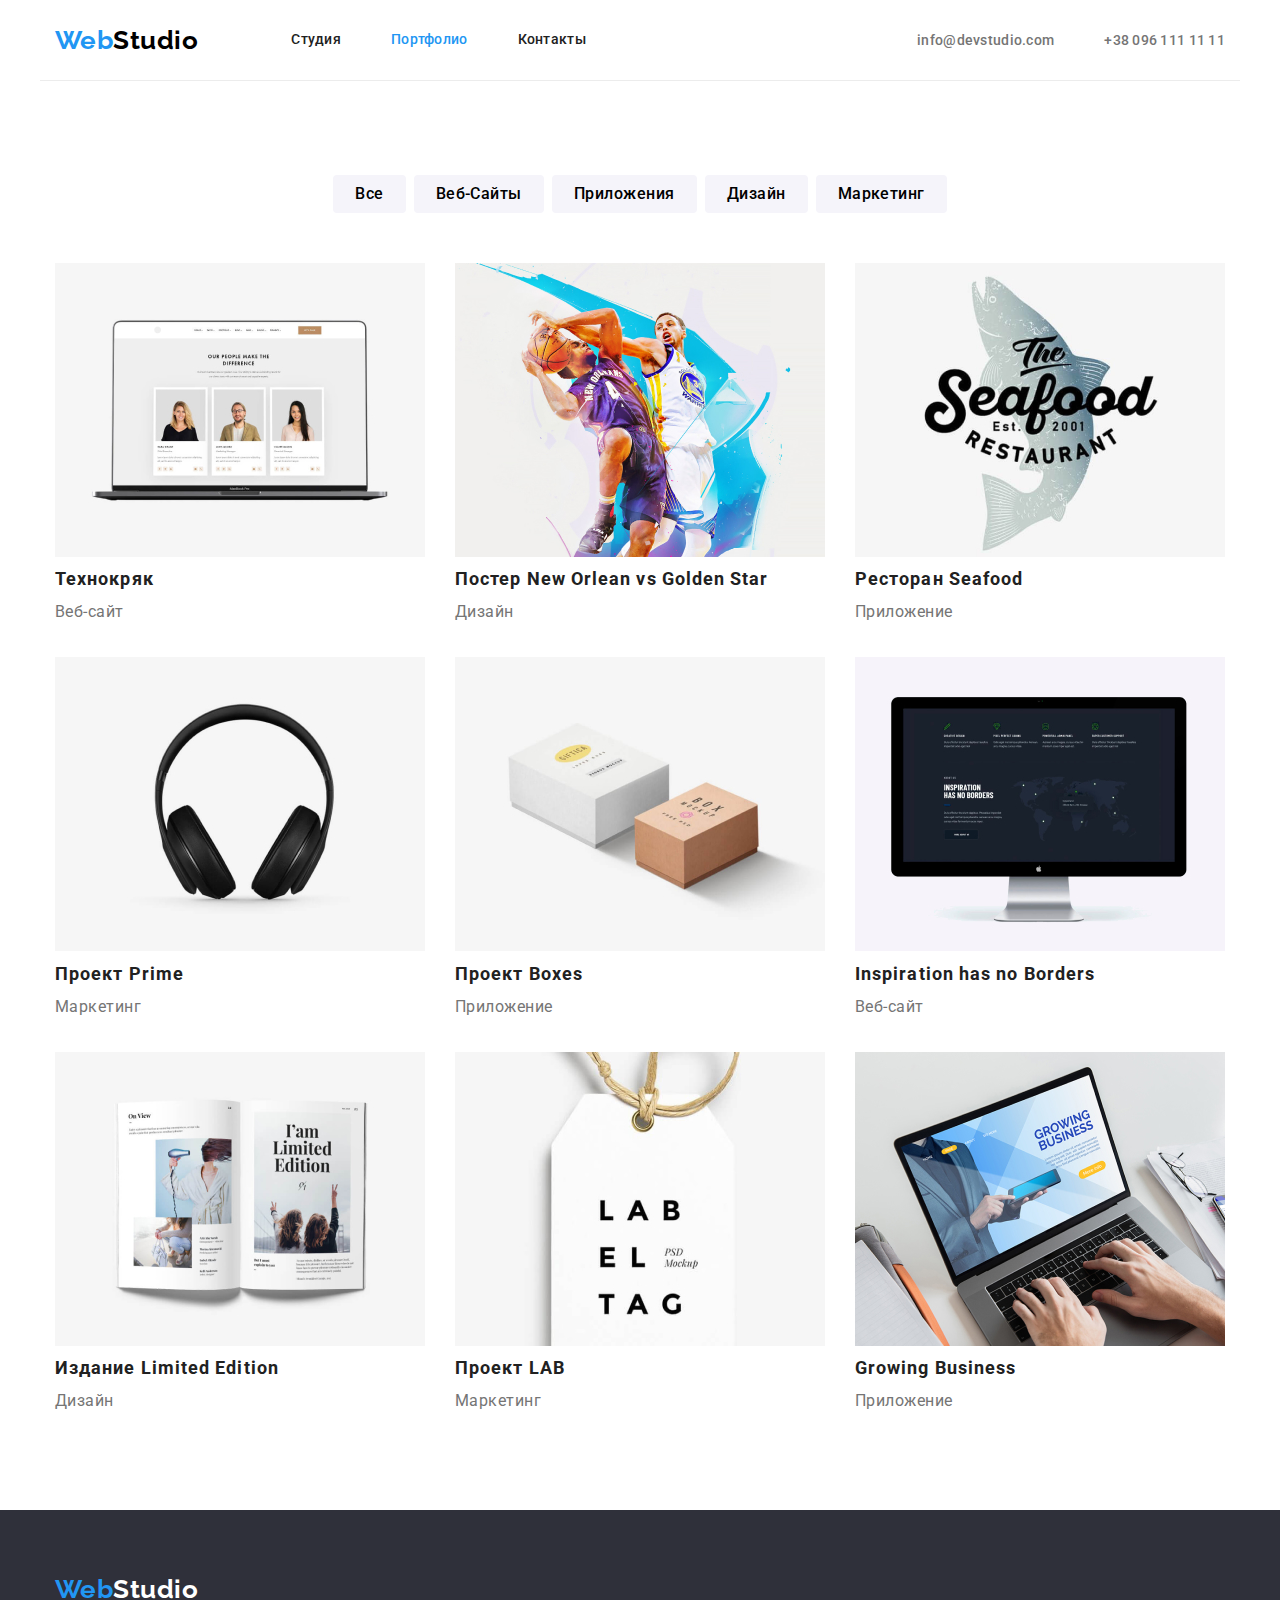
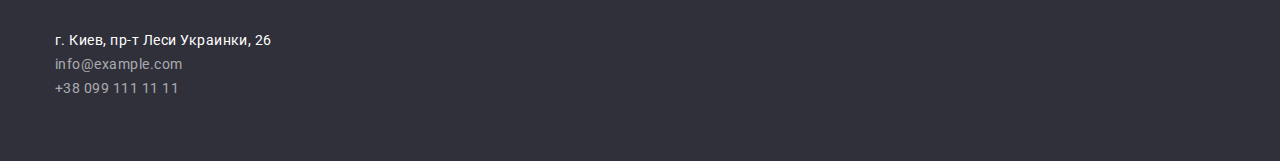
==== commit ec22d14d: "index" ====
--- a/portfolio.html
+++ b/portfolio.html
@@ -110,7 +110,7 @@
             </li>
 
             <li class="flex-item">
-              <a href="" class link>
+              <a href="" class="link">
                 <img src="./images/img4.jpg" width="370" alt="Наушники" />
                 <div class="card">
                   <h2 class="image-title">Проект Prime</h2>
--- a/css/styles.css
+++ b/css/styles.css
@@ -32,6 +32,11 @@
 h6,
 p {
   margin: 0;
+  padding: 0;
+}
+
+.link {
+  text-decoration: none;
 }
 
 .container {
@@ -239,6 +244,14 @@
   padding-top: 0;
 }
 
+.section-title {
+  font-weight: 700;
+  font-size: 36px;
+  line-height: 1.16;
+  text-align: center;
+  margin-bottom: 50px;
+}
+
 .section-list {
   display: flex;
   margin: -15px;
@@ -247,13 +260,13 @@
 .section-list .item {
   width: calc((100% - 2 * 30px) / 3);
   margin: 15px;
-  margin-top: 50px;
 }
 
 /* team */
 
 .team {
   background-color: var(--secondary-banner-color);
+  filter: drop-shadow(0px 4px 4px rgba(0, 0, 0, 0.25));
 }
 
 .team .team-item {
@@ -274,13 +287,6 @@
   margin: 15px;
 }
 
-.section-title {
-  font-weight: 700;
-  font-size: 36px;
-  line-height: 1.16;
-  text-align: center;
-}
-
 .team-title {
   color: var(--primary-text-color);
 
@@ -288,7 +294,6 @@
   font-size: 16px;
   line-height: 1.18;
   text-align: center;
-  margin-top: 30px;
   margin-bottom: 10px;
 }
 
@@ -297,7 +302,11 @@
   font-size: 16px;
   line-height: 1.18;
   text-align: center;
-  margin-bottom: 30px;
+}
+
+.team-card {
+  padding-top: 30px;
+  padding-bottom: 30px;
 }
 
 /* footer */
@@ -369,6 +378,7 @@
 .button-nav {
   display: flex;
   justify-content: center;
+  margin-bottom: 50px;
 }
 
 .button-nav .item + .item {
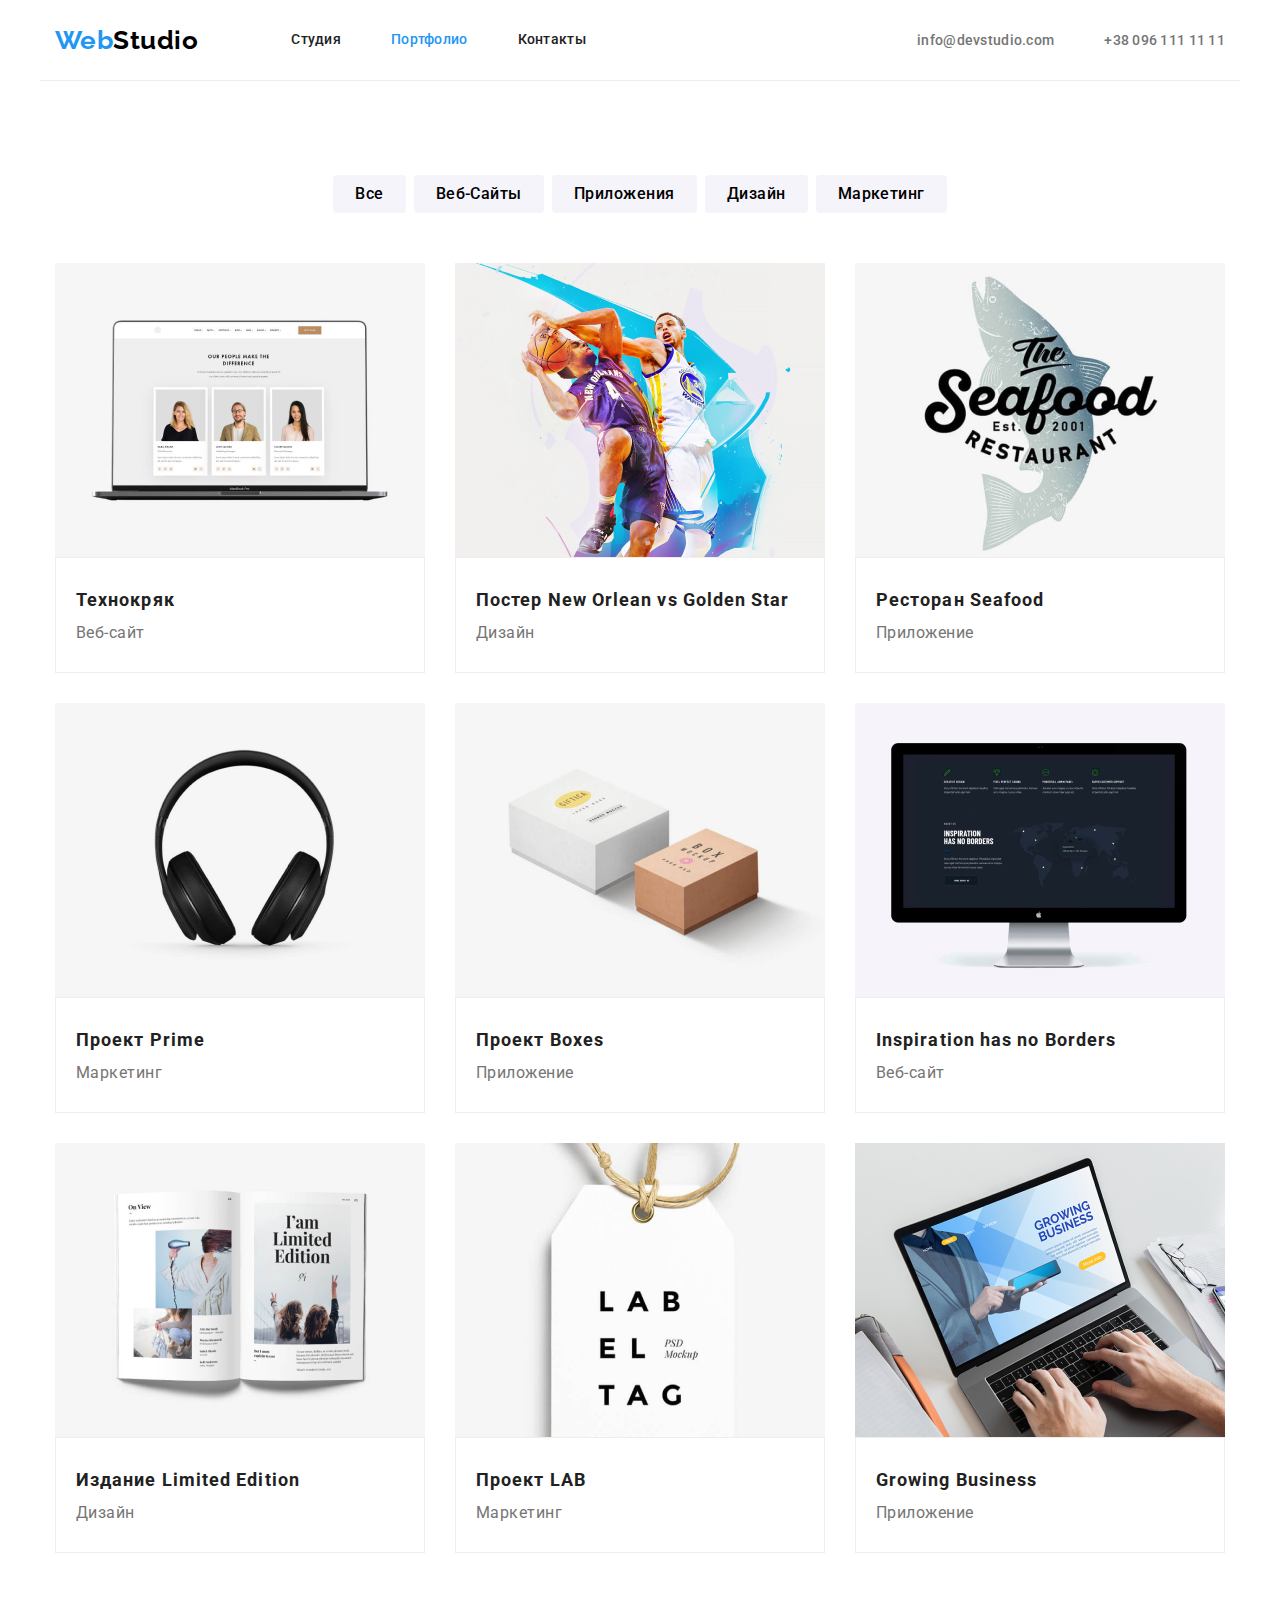
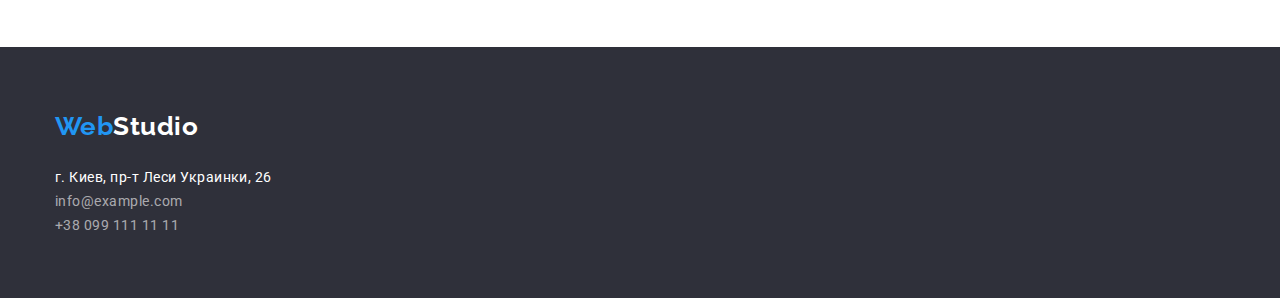
==== commit dc38141f: "update html + css" ====
--- a/portfolio.html
+++ b/portfolio.html
@@ -122,8 +122,9 @@
             <li class="flex-item">
               <a href="" class="link">
                 <img src="./images/img5.jpg" width="370" alt="коробки" />
-                <h2 class="image-title">Проект Boxes</h2>
-                <p class="image-subtitle">Приложение</p>
+               <div class="card"><h2 class="image-title">Проект Boxes</h2>
+              <p class="image-subtitle">Приложение</p>
+            </div>
               </a>
             </li>
 
@@ -160,7 +161,7 @@
             <li class="flex-item">
               <a href="" class="link">
                 <img src="./images/img9.jpg" width="370" alt="ноутбук" />
-                <div class="item">
+                <div class="card">
                   <h2 class="image-title">Growing Business</h2>
                   <p class="image-subtitle">Приложение</p>
                 </div>
--- a/css/styles.css
+++ b/css/styles.css
@@ -35,6 +35,10 @@
   padding: 0;
 }
 
+img {
+  display: block;
+}
+
 .link {
   text-decoration: none;
 }
@@ -387,8 +391,9 @@
 
 /* image section */
 
-.image {
-  margin-top: 34px;
+.card {
+  border: 1px solid #EEEEEE;
+  padding:24px 20px  
 }
 
 .image-title {
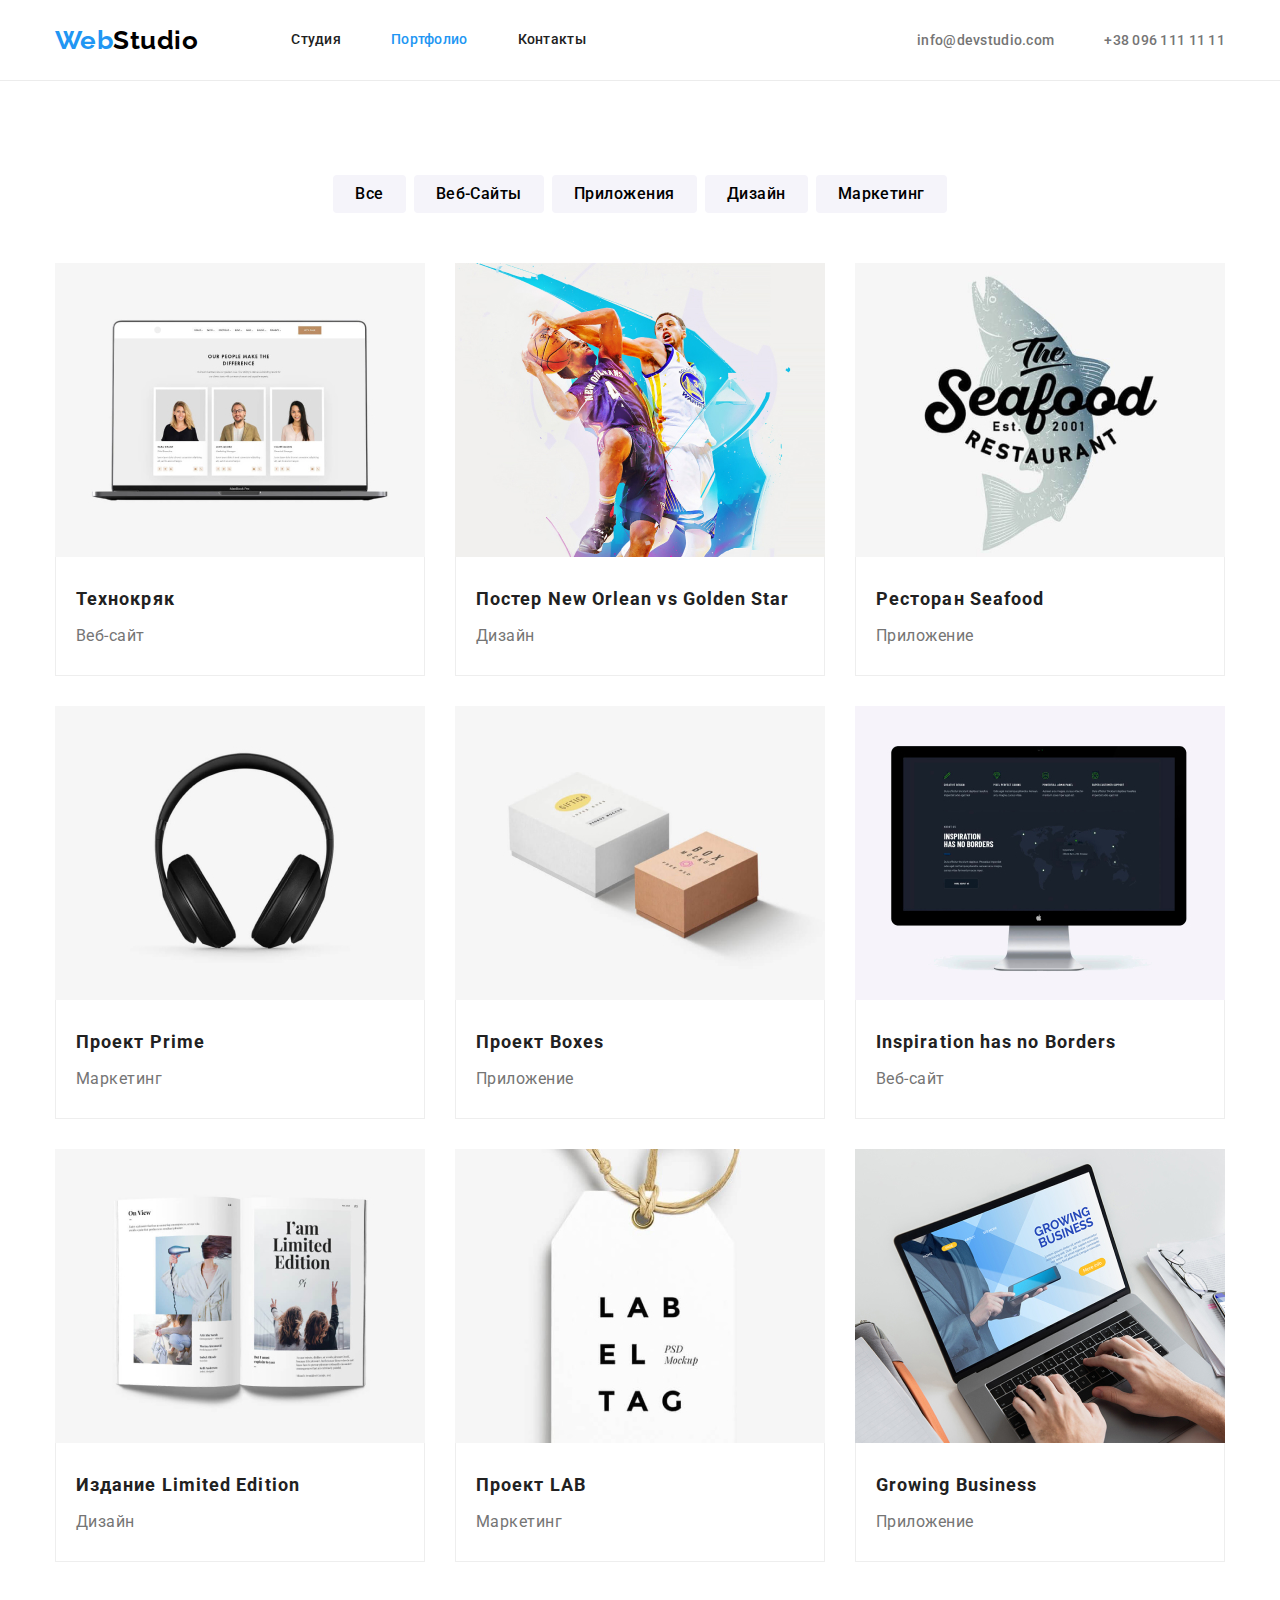
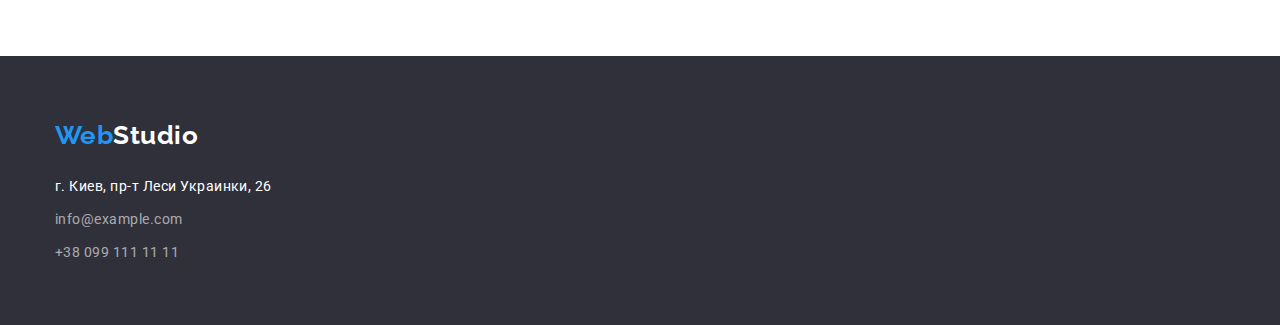
==== commit f71fa5a2: "Alena fix" ====
--- a/portfolio.html
+++ b/portfolio.html
@@ -20,37 +20,39 @@
   <body>
     <!-- HEADER-->
     <header class="page-header">
-      <nav class="container main-nav">
-        <a href="./" class="logo">
-          <!-- <img src="./images/WebStudio.svg" alt="логотип"> -->
-          Web<span class="logo-color">Studio</span>
-        </a>
-
-        <ul class="side-nav">
-          <li class="item"><a class="link" href="./">Студия</a></li>
-          <li class="item">
-            <a class="link current" href="./portfolio.html">Портфолио</a>
-          </li>
-          <li class="item"><a class="link" href="">Контакты</a></li>
-        </ul>
-        <ul class="login-nav">
-          <li class="item">
-            <a class="link mail" href="mailto:info@devstudio.com"
-              >info@devstudio.com</a
-            >
-          </li>
-          <li class="item">
-            <a class="link mail" href="tel:+380961111111">+38 096 111 11 11</a>
-          </li>
-        </ul>
-      </nav>
+     <div class="container main-nav">
+        <nav class="main-nav">
+          <a href="./" class="logo">
+            <!-- <img src="./images/WebStudio.svg" alt="логотип"> -->
+            Web<span class="logo-color">Studio</span>
+          </a>
+        
+          <ul class="side-nav">
+            <li class="nav-list"><a class="link" href="./">Студия</a></li>
+            <li class="nav-list">
+              <a class="link current" href="./portfolio.html">Портфолио</a>
+            </li>
+            <li class="nav-list
+            "><a class="link" href="">Контакты</a></li>
+          </ul>
+        </nav>
+          <ul class="login-nav">
+            <li class="item">
+              <a class="link mail" href="mailto:info@devstudio.com">info@devstudio.com</a>
+            </li>
+            <li class="item">
+              <a class="link mail" href="tel:+380961111111">+38 096 111 11 11</a>
+            </li>
+          </ul>
+    </div>
+
     </header>
 
     <!-- Main sector -->
 
-    <main class="section">
-      <div class="container">
-        <section class="nav">
+    <main>
+      <section class="section">
+        <div class="container">
           <ul class="button-nav">
             <li class="item">
               <button class="button-secondary" type="button">Все</button>
@@ -173,38 +175,28 @@
     </main>
 
     <!-- adress section-->
-
-    <div class="footer">
-      <footer class="footer container">
-        <a class="footer-logo" href="/">
-          Web<span class="footer-color">Studio</span>
-          <!-- <img src="./images/WebStudio.svg" alt="logo"> -->
-        </a>
-        <address>
-          <ul class="footer-title">
-            <li class="item">
-              <a
-                class="link"
-                href="https://goo.gl/maps/xrUxvXRaoUCYZm5W7"
-                target="_blank"
-                rel="noopener noreferrer"
-              >
-                г. Киев, пр-т Леси Украинки, 26</a
-              >
-            </li>
-            <li class="item">
-              <a class="link mail-footer" href="mailto:info@example.com"
-                >info@example.com</a
-              >
-            </li>
-            <li class="item">
-              <a class="link mail-footer" href="tel:+380991111111"
-                >+38 099 111 11 11</a
-              >
-            </li>
-          </ul>
-        </address>
-      </footer>
-    </div>
-  </body>
-</html>
+<footer class="footer">
+  <div class="container">
+    <a class="footer-logo" href="/">
+      Web<span class="footer-color">Studio</span>
+      <!-- <img src="./images/WebStudio.svg" alt="logo"> -->
+    </a>
+    <address>
+      <ul class="footer-title">
+        <li class="footer-list">
+          <a class="link" href="https://goo.gl/maps/xrUxvXRaoUCYZm5W7" target="_blank" rel="noopener noreferrer">
+            г. Киев, пр-т Леси Украинки, 26</a>
+        </li>
+        <li class="footer-list">
+          <a class="link mail-footer" href="mailto:info@example.com">info@example.com</a>
+        </li>
+        <li class="footer-list">
+          <a class="link mail-footer" href="tel:+380991111111">+38 099 111 11 11</a>
+        </li>
+      </ul>
+    </address>
+  </div>
+</footer>
+</body>
+
+</html>--- a/css/styles.css
+++ b/css/styles.css
@@ -57,39 +57,29 @@
   padding-top: 94px;
 }
 
-/* logo */
-
-.logo {
-  color: var(--accent-color);
-
-  text-decoration: none;
-  font-family: 'Raleway';
-  font-weight: 700;
-  font-size: 26px;
-  line-height: 1.19;
-}
-
-.logo-color {
-  color: #000000;
+img {
+  display: block;
 }
 
 /* site nav */
 
+.page-header{
+  border-bottom: 1px solid #ececec;
+}
+
 .main-nav {
   display: flex;
   align-items: center;
-  border-bottom: 1px solid #ececec;
 }
 
 .side-nav {
   display: flex;
   margin-left: 93px;
-  padding-top: 32px;
-  padding-bottom: 32px;
-}
-
-.side-nav .item + .item {
+}
+
+.side-nav .nav-list + .nav-list {
   margin-left: 50px;
+  
 }
 
 .side-nav .link {
@@ -101,6 +91,8 @@
   font-weight: 500;
   line-height: 1.14;
   letter-spacing: 0.02em;
+    padding-top: 32px;
+    padding-bottom: 32px;
 }
 
 .side-nav .link.current {
@@ -143,7 +135,7 @@
   background-color: var(--banner-color);
 }
 
-.hero .container {
+.hero {
   text-align: center;
   padding-top: 200px;
   padding-bottom: 200px;
@@ -152,6 +144,8 @@
 }
 
 .hero-title {
+  max-width: 696px;
+
   color: #ffffff;
   font-weight: 900;
   font-size: 44px;
@@ -159,6 +153,262 @@
   text-align: center;
   letter-spacing: 0.06em;
   text-transform: uppercase;
+  margin: 0 auto;
+}
+
+/* advantages */
+
+.advatages-list {
+  display: flex;
+  margin: -15px;
+}
+
+.advatages-list .item {
+  /* margin-right: 30px; */
+  max-height: 101px;
+
+  width: calc((100% - 3 * 30px) / 4);
+  margin: 15px;
+  /* background-color: tomato; */
+}
+
+.advantages-title {
+  color: var(--primary-text-color);
+  font-weight: 700;
+  font-size: 14px;
+  line-height: 1.14;
+  text-transform: uppercase;
+}
+
+.advantages-par {
+  color: var(--secondary-text-color);
+  font-size: 14px;
+  line-height: 1.71;
+  margin-top: 10px;
+}
+
+/* what we do section */
+
+.do {
+  padding-top: 0;
+}
+
+.section-title {
+  font-weight: 700;
+  font-size: 36px;
+  line-height: 1.16;
+  text-align: center;
+  margin-bottom: 50px;
+}
+
+.section-list {
+  display: flex;
+}
+
+.section-list .item:nth-child(-n + 2) {
+  margin-right: 30px;
+  max-height: 386px;
+}
+
+/* .section-list {
+  display: flex;
+  margin: -15px;
+} */
+
+/* .section-list .item {
+  width: calc((100% - 2 * 30px) / 3);
+  margin: 15px;
+} */
+
+/* team */
+
+.team {
+  background-color: var(--secondary-banner-color);
+  filter: drop-shadow(0px 4px 4px rgba(0, 0, 0, 0.25));
+}
+
+.team .team-item {
+  background-color: #ffffff;
+  box-shadow: 0px 1px 3px rgba(0, 0, 0, 0.12), 0px 1px 1px rgba(0, 0, 0, 0.14),
+    0px 2px 1px rgba(0, 0, 0, 0.2);
+  border-radius: 0px 0px 4px 4px;
+}
+
+/* .team-list {
+  display: flex;
+  align-items: center;
+  margin: -15px;
+}
+
+.team-list .team-item {
+  width: 270px;
+  margin: 15px;
+} */
+
+.team-list {
+  display: flex;
+}
+
+.team-list .team-item + .team-item {
+  margin-left: 30px;
+}
+
+.team-title {
+  color: var(--primary-text-color);
+
+  font-weight: 500;
+  font-size: 16px;
+  line-height: 1.18;
+  text-align: center;
+  margin-bottom: 10px;
+}
+
+.team-par {
+  color: var(--secondary-text-color);
+  font-size: 16px;
+  line-height: 1.18;
+  text-align: center;
+}
+
+.team-card {
+  padding-top: 30px;
+  padding-bottom: 30px;
+}
+
+/* footer */
+
+.footer {
+  background-color: var(--banner-color);
+}
+
+.footer .container {
+  padding-top: 60px;
+  padding-bottom: 60px;
+}
+
+/* .footer-list {
+  margin-bottom: 9px;
+} */
+
+.footer-logo {
+  display: inline-block;
+  color: var(--accent-color);
+
+  text-decoration: none;
+  font-family: 'Raleway';
+  font-weight: 700;
+  font-size: 26px;
+  line-height: 1.49;
+  margin-bottom: 20px;
+}
+
+.footer-color {
+  color: #ffffff;
+
+  text-decoration: none;
+  font-family: 'Raleway';
+  font-weight: 700;
+  font-size: 26px;
+  line-height: 1.19;
+}
+
+.footer-title .link:hover,
+.footer-title .link:focus {
+  color: var(--accent-color);
+}
+
+.footer-title .link {
+  color: #ffffff;
+
+  text-decoration: none;
+  font-style: normal;
+  font-size: 14px;
+  line-height: 1.71;
+}
+
+
+.footer-title .footer-list + .footer-list {
+  margin-top: 9px;
+}
+
+.footer-title .mail-footer {
+  color: rgba(255, 255, 255, 0.6);
+}
+
+/* portfolio css */
+
+/* button-nav */
+
+.button-nav {
+  display: flex;
+  justify-content: center;
+  margin-bottom: 50px;
+}
+
+.button-nav .item + .item {
+  margin-left: 8px;
+}
+
+/* image section */
+
+.card {
+  border: 1px solid #EEEEEE;
+  padding:24px 20px;
+  border-top: 0;
+}
+
+.image-title {
+  color: var(--primary-text-color);
+
+  font-weight: 700;
+  font-size: 18px;
+  line-height: 2;
+  letter-spacing: 0.06em;
+  margin-bottom: 4px;
+}
+
+.image-subtitle {
+  color: var(--secondary-text-color);
+
+  font-size: 16px;
+  line-height: 1.88;
+
+}
+
+.image-list {
+  display: flex;
+  flex-wrap: wrap;
+  margin: -15px;
+}
+
+.image-list .flex-item {
+  width: 370px;
+  /* background-color: tomato; */
+  margin: 15px;
+}
+
+.image-list:nth-child(3n) {
+  margin-right: 0;
+}
+
+.flex-item:nth-child(3n) {
+  margin-right: 0;
+}
+
+/* logo */
+
+.logo {
+  color: var(--accent-color);
+
+  text-decoration: none;
+  font-family: 'Raleway';
+  font-weight: 700;
+  font-size: 26px;
+  line-height: 1.19;
+}
+
+.logo-color {
+  color: #000000;
 }
 
 /* buttons */
@@ -170,6 +420,7 @@
   border-radius: 4px;
   border: 0;
 
+  height: 50px;
   min-width: 200px;
   padding: 10px 32px 10px 32px;
   vertical-align: middle;
@@ -198,11 +449,6 @@
   border: 0;
 }
 
-/* .button:hover,
-:focus {
-  cursor: pointer;
-} */
-
 .primary:hover {
   background-color: #188ce8;
   cursor: pointer;
@@ -213,221 +459,3 @@
   color: #ffffff;
   cursor: pointer;
 }
-
-/* advantages */
-
-.advatages-list {
-  display: flex;
-  margin: -15px;
-}
-
-.advatages-list .item {
-  width: calc((100% - 3 * 30px) / 4);
-  margin: 15px;
-  /* background-color: tomato; */
-}
-
-.advantages-title {
-  color: var(--primary-text-color);
-  font-weight: 700;
-  font-size: 14px;
-  line-height: 1.14;
-  text-transform: uppercase;
-}
-
-.advantages-par {
-  color: var(--secondary-text-color);
-  font-size: 14px;
-  line-height: 1.71;
-  margin-top: 10px;
-}
-
-/* what we do section */
-
-.do {
-  padding-top: 0;
-}
-
-.section-title {
-  font-weight: 700;
-  font-size: 36px;
-  line-height: 1.16;
-  text-align: center;
-  margin-bottom: 50px;
-}
-
-.section-list {
-  display: flex;
-  margin: -15px;
-}
-
-.section-list .item {
-  width: calc((100% - 2 * 30px) / 3);
-  margin: 15px;
-}
-
-/* team */
-
-.team {
-  background-color: var(--secondary-banner-color);
-  filter: drop-shadow(0px 4px 4px rgba(0, 0, 0, 0.25));
-}
-
-.team .team-item {
-  background-color: #ffffff;
-  box-shadow: 0px 1px 3px rgba(0, 0, 0, 0.12), 0px 1px 1px rgba(0, 0, 0, 0.14),
-    0px 2px 1px rgba(0, 0, 0, 0.2);
-  border-radius: 0px 0px 4px 4px;
-}
-
-.team-list {
-  display: flex;
-  align-items: center;
-  margin: -15px;
-}
-
-.team-list .team-item {
-  width: 270px;
-  margin: 15px;
-}
-
-.team-title {
-  color: var(--primary-text-color);
-
-  font-weight: 500;
-  font-size: 16px;
-  line-height: 1.18;
-  text-align: center;
-  margin-bottom: 10px;
-}
-
-.team-par {
-  color: var(--secondary-text-color);
-  font-size: 16px;
-  line-height: 1.18;
-  text-align: center;
-}
-
-.team-card {
-  padding-top: 30px;
-  padding-bottom: 30px;
-}
-
-/* footer */
-
-.footer {
-  background-color: var(--banner-color);
-}
-
-.footer .container {
-  padding-top: 60px;
-  padding-bottom: 60px;
-}
-
-/* .footer-list {
-  margin-bottom: 9px;
-} */
-
-.footer-logo {
-  display: inline-block;
-  color: var(--accent-color);
-
-  text-decoration: none;
-  font-family: 'Raleway';
-  font-weight: 700;
-  font-size: 26px;
-  line-height: 1.49;
-}
-
-.footer-color {
-  color: #ffffff;
-
-  text-decoration: none;
-  font-family: 'Raleway';
-  font-weight: 700;
-  font-size: 26px;
-  line-height: 1.19;
-}
-
-.footer-title .link:hover,
-.footer-title .link:focus {
-  color: var(--accent-color);
-}
-
-.footer-title .link {
-  color: #ffffff;
-
-  text-decoration: none;
-  font-style: normal;
-  font-size: 14px;
-  line-height: 1.71;
-}
-
-.footer-title {
-  margin-top: 20px;
-}
-
-.footer-title .footer-list + .footer-list {
-  margin-top: 9px;
-}
-
-.footer-title .mail-footer {
-  color: rgba(255, 255, 255, 0.6);
-}
-
-/* portfolio css */
-
-/* button-nav */
-
-.button-nav {
-  display: flex;
-  justify-content: center;
-  margin-bottom: 50px;
-}
-
-.button-nav .item + .item {
-  margin-left: 8px;
-}
-
-/* image section */
-
-.card {
-  border: 1px solid #EEEEEE;
-  padding:24px 20px  
-}
-
-.image-title {
-  color: var(--primary-text-color);
-
-  font-weight: 700;
-  font-size: 18px;
-  line-height: 2;
-  letter-spacing: 0.06em;
-}
-
-.image-subtitle {
-  color: var(--secondary-text-color);
-
-  font-size: 16px;
-  line-height: 1.88;
-}
-
-.image-list {
-  display: flex;
-  flex-wrap: wrap;
-  margin: -15px;
-}
-
-.image-list .flex-item {
-  width: 370px;
-  /* background-color: tomato; */
-  margin: 15px;
-}
-
-.image-list:nth-child(3n) {
-  margin-right: 0;
-}
-
-.flex-item:nth-child(3n) {
-  margin-right: 0;
-}
